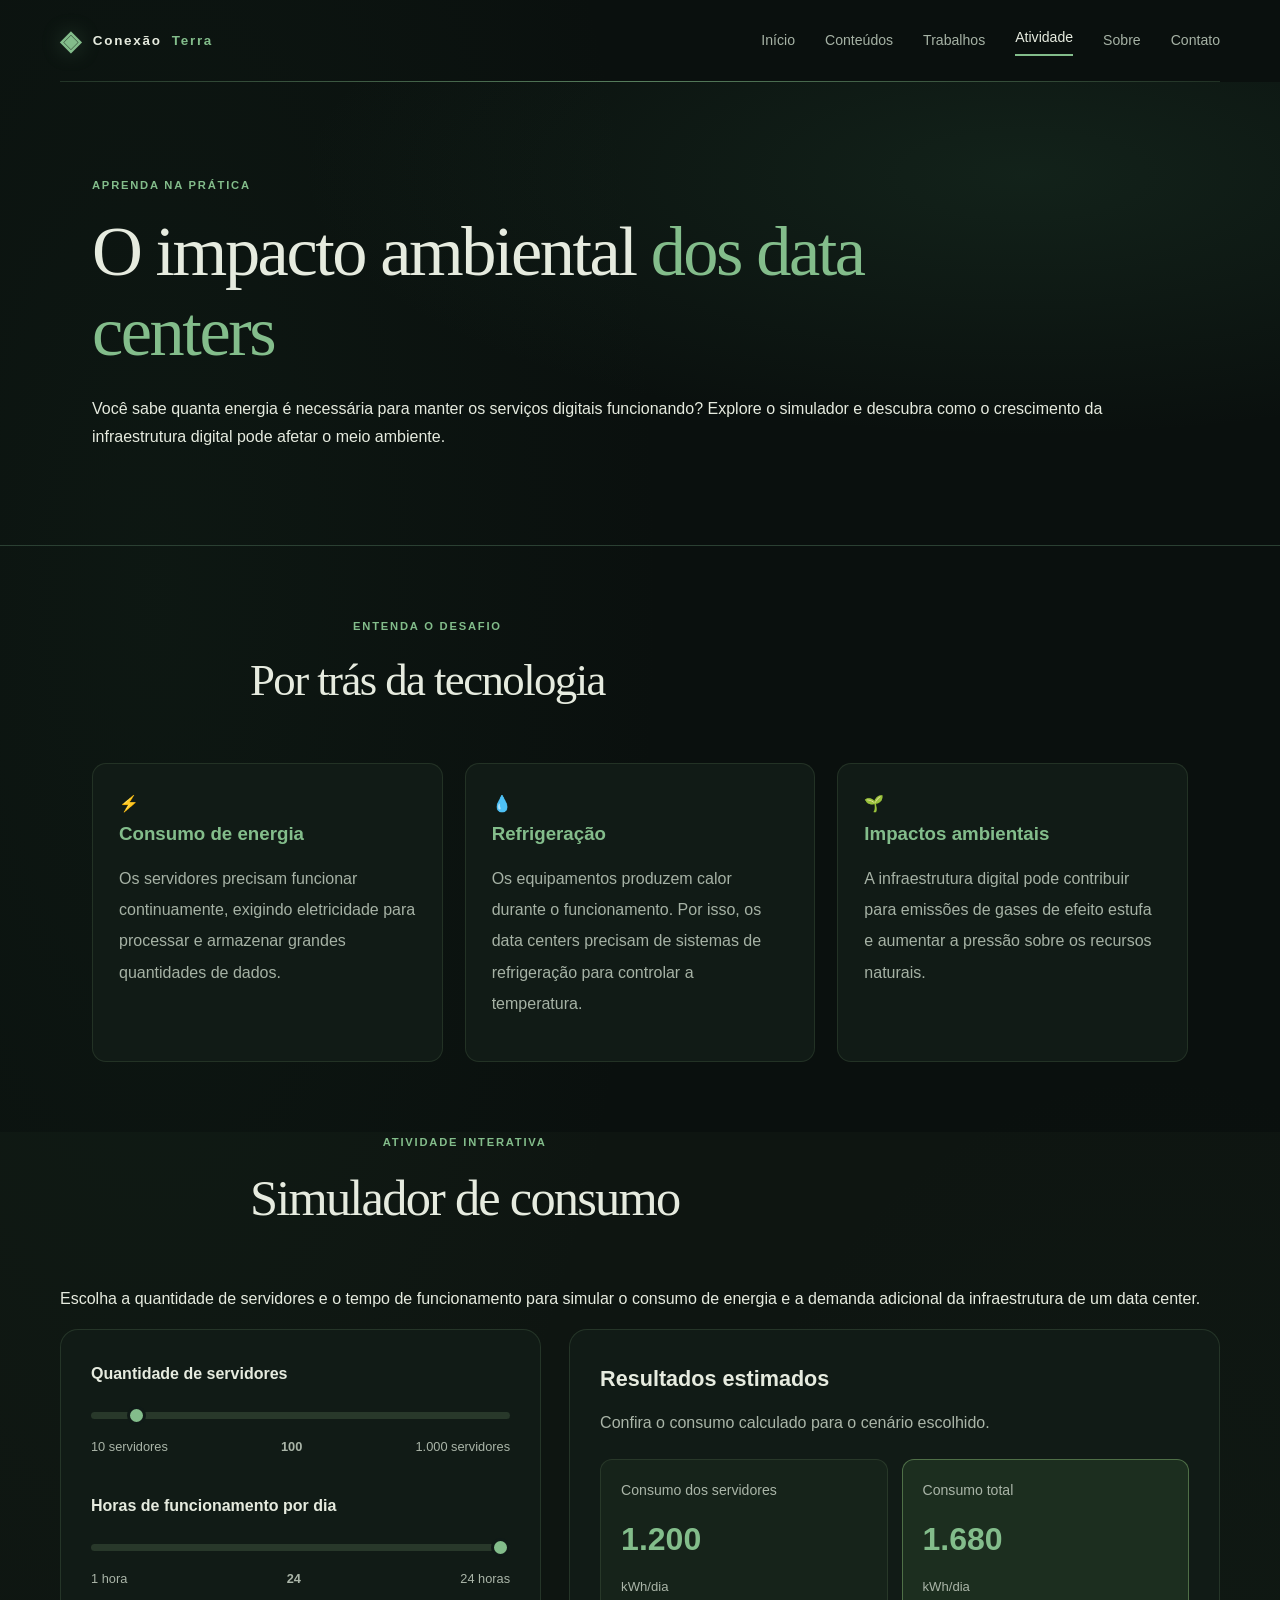
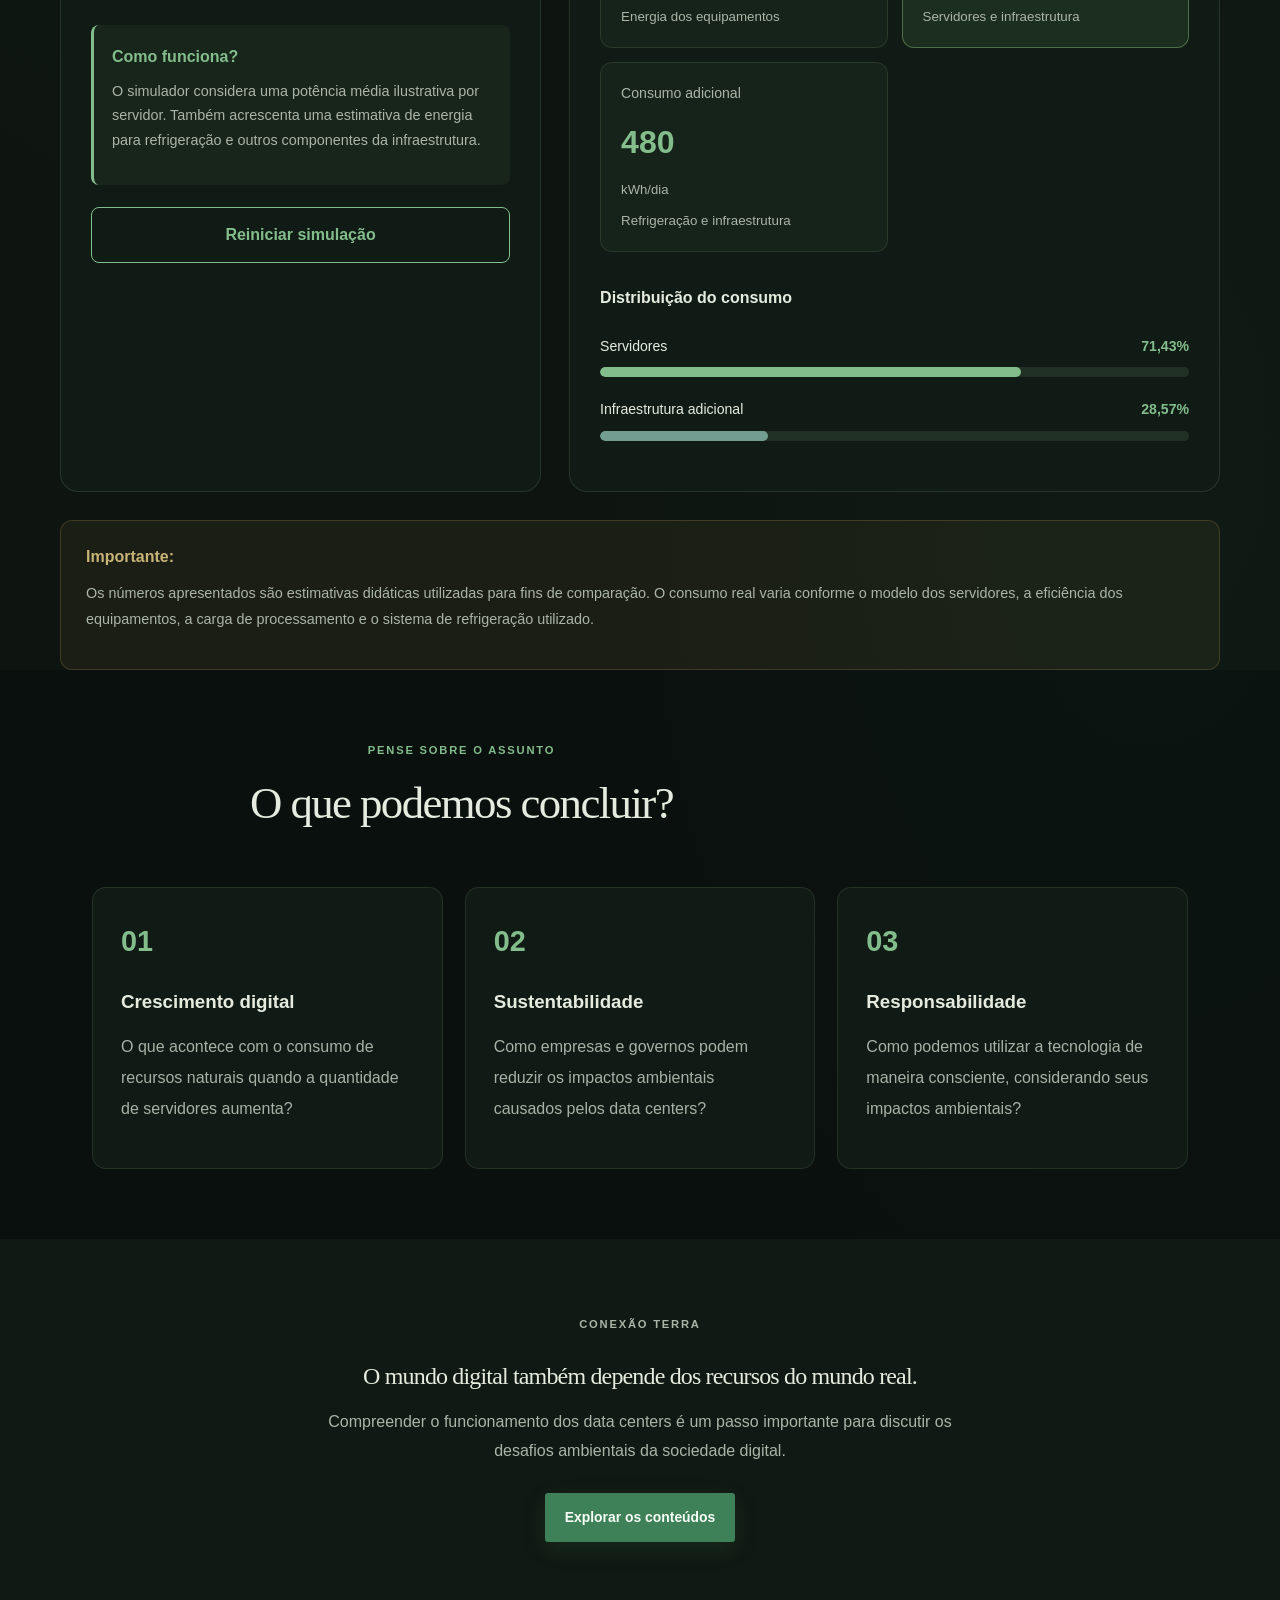
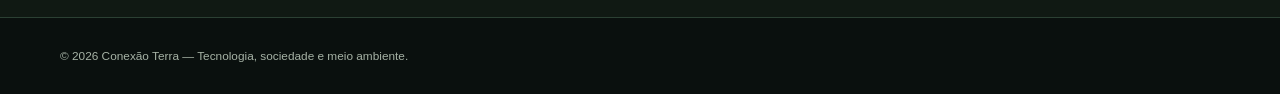
==== atividade.html @ 2dcc2568 "atividade.html" ====
<!DOCTYPE html>
<html lang="pt-BR">

<head>
    <meta charset="UTF-8">
    <meta name="viewport" content="width=device-width, initial-scale=1.0">

    <meta
        name="description"
        content="Atividade interativa sobre o consumo de energia dos data centers."
    >

    <title>Atividade Interativa | Conexão Terra</title>

    <link rel="stylesheet" href="css/style.css">

    <script src="js/atividade.js" defer></script>
    <script src="js/script.js" defer></script>
</head>

<body>

    <!-- CABEÇALHO -->
    <header class="site-header">

        <a href="index.html" class="logo">
            <span class="logo-mark">◈</span>
            Conexão <strong>Terra</strong>
        </a>

        <button
            class="menu-toggle"
            id="menu-toggle"
            aria-label="Abrir menu"
            aria-expanded="false"
        >
            ☰
        </button>

        <nav class="site-nav" id="nav">
            <a href="index.html">Início</a>
            <a href="conteudos.html">Conteúdos</a>
            <a href="trabalhos.html">Trabalhos</a>
            <a href="atividade.html" class="active">Atividade</a>
            <a href="sobre.html">Sobre</a>
            <a href="contato.html">Contato</a>
        </nav>

    </header>


    <main>

        <!-- APRESENTAÇÃO -->
        <section class="page-hero">

            <div class="section-wrap">

                <p class="eyebrow">APRENDA NA PRÁTICA</p>

                <h1>
                    O impacto ambiental
                    <span>dos data centers</span>
                </h1>

                <p>
                    Você sabe quanta energia é necessária para manter
                    os serviços digitais funcionando? Explore o simulador
                    e descubra como o crescimento da infraestrutura digital
                    pode afetar o meio ambiente.
                </p>

            </div>

        </section>


        <!-- INTRODUÇÃO -->
        <section class="content-section">

            <div class="section-wrap">

                <div class="section-heading">
                    <div>
                        <p class="eyebrow">ENTENDA O DESAFIO</p>
                        <h2>Por trás da tecnologia</h2>
                    </div>
                </div>


                <div class="info-grid">

                    <article class="info-card">

                        <span class="info-icon">⚡</span>

                        <h3>Consumo de energia</h3>

                        <p>
                            Os servidores precisam funcionar continuamente,
                            exigindo eletricidade para processar e armazenar
                            grandes quantidades de dados.
                        </p>

                    </article>


                    <article class="info-card">

                        <span class="info-icon">💧</span>

                        <h3>Refrigeração</h3>

                        <p>
                            Os equipamentos produzem calor durante o funcionamento.
                            Por isso, os data centers precisam de sistemas de
                            refrigeração para controlar a temperatura.
                        </p>

                    </article>


                    <article class="info-card">

                        <span class="info-icon">🌱</span>

                        <h3>Impactos ambientais</h3>

                        <p>
                            A infraestrutura digital pode contribuir para
                            emissões de gases de efeito estufa e aumentar
                            a pressão sobre os recursos naturais.
                        </p>

                    </article>

                </div>

            </div>

        </section>


        <!-- SIMULADOR -->
        <section class="simulator-section">

            <div class="section-wrap">

                <div class="section-heading">
                    <div>
                        <p class="eyebrow">ATIVIDADE INTERATIVA</p>
                        <h2>Simulador de consumo</h2>
                    </div>
                </div>


                <p class="simulator-intro">
                    Escolha a quantidade de servidores e o tempo de funcionamento
                    para simular o consumo de energia e a demanda adicional
                    da infraestrutura de um data center.
                </p>


                <div class="simulator-container">


                    <!-- CONTROLES -->
                    <div class="simulator-controls">

                        <div class="control-group">

                            <label for="servers">
                                Quantidade de servidores
                            </label>

                            <input
                                type="range"
                                id="servers"
                                min="10"
                                max="1000"
                                step="10"
                                value="100"
                            >

                            <div class="range-labels">

                                <span>10 servidores</span>

                                <strong id="servers-value">
                                    100
                                </strong>

                                <span>1.000 servidores</span>

                            </div>

                        </div>


                        <div class="control-group">

                            <label for="hours">
                                Horas de funcionamento por dia
                            </label>

                            <input
                                type="range"
                                id="hours"
                                min="1"
                                max="24"
                                step="1"
                                value="24"
                            >

                            <div class="range-labels">

                                <span>1 hora</span>

                                <strong id="hours-value">
                                    24
                                </strong>

                                <span>24 horas</span>

                            </div>

                        </div>


                        <div class="simulator-note">

                            <strong>Como funciona?</strong>

                            <p>
                                O simulador considera uma potência média
                                ilustrativa por servidor. Também acrescenta
                                uma estimativa de energia para refrigeração
                                e outros componentes da infraestrutura.
                            </p>

                        </div>


                        <button
                            type="button"
                            class="button button-outline reset-button"
                            id="reset-simulator"
                        >
                            Reiniciar simulação
                        </button>

                    </div>


                    <!-- RESULTADOS -->
                    <div class="simulator-results">

                        <h3>Resultados estimados</h3>

                        <p class="results-description">
                            Confira o consumo calculado para o cenário escolhido.
                        </p>


                        <div class="results-grid">


                            <!-- CONSUMO DOS SERVIDORES -->
                            <article class="result-card">

                                <span class="result-label">
                                    Consumo dos servidores
                                </span>

                                <strong id="server-consumption">
                                    1.200
                                </strong>

                                <span class="result-unit">
                                    kWh/dia
                                </span>

                                <small>
                                    Energia dos equipamentos
                                </small>

                            </article>


                            <!-- CONSUMO TOTAL -->
                            <article class="result-card highlight">

                                <span class="result-label">
                                    Consumo total
                                </span>

                                <strong id="total-consumption">
                                    1.680
                                </strong>

                                <span class="result-unit">
                                    kWh/dia
                                </span>

                                <small>
                                    Servidores e infraestrutura
                                </small>

                            </article>


                            <!-- INFRAESTRUTURA -->
                            <article class="result-card">

                                <span class="result-label">
                                    Consumo adicional
                                </span>

                                <strong id="cooling-consumption">
                                    480
                                </strong>

                                <span class="result-unit">
                                    kWh/dia
                                </span>

                                <small>
                                    Refrigeração e infraestrutura
                                </small>

                            </article>

                        </div>


                        <!-- COMPARAÇÃO -->
                        <div class="consumption-comparison">

                            <h4>Distribuição do consumo</h4>


                            <!-- SERVIDORES -->
                            <div class="comparison-item">

                                <div class="comparison-header">

                                    <span>Servidores</span>

                                    <strong id="server-percentage">
                                        71,43%
                                    </strong>

                                </div>

                                <div class="progress-bar">

                                    <div
                                        class="progress-fill"
                                        id="server-progress"
                                        style="width: 71.43%;"
                                    ></div>

                                </div>

                            </div>


                            <!-- INFRAESTRUTURA -->
                            <div class="comparison-item">

                                <div class="comparison-header">

                                    <span>Infraestrutura adicional</span>

                                    <strong id="cooling-percentage">
                                        28,57%
                                    </strong>

                                </div>

                                <div class="progress-bar">

                                    <div
                                        class="progress-fill secondary"
                                        id="cooling-progress"
                                        style="width: 28.57%;"
                                    ></div>

                                </div>

                            </div>

                        </div>

                    </div>

                </div>


                <!-- AVISO -->
                <div class="simulator-disclaimer">

                    <strong>Importante:</strong>

                    <p>
                        Os números apresentados são estimativas didáticas
                        utilizadas para fins de comparação. O consumo real
                        varia conforme o modelo dos servidores, a eficiência
                        dos equipamentos, a carga de processamento e o sistema
                        de refrigeração utilizado.
                    </p>

                </div>

            </div>

        </section>


        <!-- REFLEXÃO -->
        <section class="content-section reflection-section">

            <div class="section-wrap">

                <div class="section-heading">
                    <div>
                        <p class="eyebrow">PENSE SOBRE O ASSUNTO</p>
                        <h2>O que podemos concluir?</h2>
                    </div>
                </div>


                <div class="reflection-grid">

                    <article class="reflection-card">

                        <span class="reflection-number">01</span>

                        <h3>Crescimento digital</h3>

                        <p>
                            O que acontece com o consumo de recursos naturais
                            quando a quantidade de servidores aumenta?
                        </p>

                    </article>


                    <article class="reflection-card">

                        <span class="reflection-number">02</span>

                        <h3>Sustentabilidade</h3>

                        <p>
                            Como empresas e governos podem reduzir os impactos
                            ambientais causados pelos data centers?
                        </p>

                    </article>


                    <article class="reflection-card">

                        <span class="reflection-number">03</span>

                        <h3>Responsabilidade</h3>

                        <p>
                            Como podemos utilizar a tecnologia de maneira
                            consciente, considerando seus impactos ambientais?
                        </p>

                    </article>

                </div>

            </div>

        </section>


        <!-- ENCERRAMENTO -->
        <section class="closing-section">

            <div class="section-wrap">

                <p class="eyebrow">CONEXÃO TERRA</p>

                <h2>
                    O mundo digital também depende dos recursos do mundo real.
                </h2>

                <p>
                    Compreender o funcionamento dos data centers é um passo
                    importante para discutir os desafios ambientais da
                    sociedade digital.
                </p>

                <a
                    href="conteudos.html"
                    class="button button-primary"
                >
                    Explorar os conteúdos
                </a>

            </div>

        </section>

    </main>


    <!-- RODAPÉ -->
    <footer class="site-footer">

        <p>
            © 2026 Conexão Terra — Tecnologia, sociedade e meio ambiente.
        </p>

    </footer>

</body>
</html>
---- css/style.css ----
@charset "UTF-8";

:root {
  --bg: #0a100e;
  --surface: #111b16;
  --surface-2: #18261e;
  --text: #e6ebdf;
  --muted: #a6b2a5;
  --primary: #83bd8b;
  --primary-strong: #3e8058;
  --line: #2b4033;
  --width: 1160px;
  --sans: Inter, "Segoe UI", Arial, sans-serif;
  --serif: Georgia, "Times New Roman", serif;
}
* { box-sizing: border-box; }
html { scroll-behavior: smooth; scroll-padding-top: 90px; }
body { margin: 0; color: var(--text); background: var(--bg); font-family: var(--sans); line-height: 1.75; }
a { color: inherit; text-decoration: none; }
button { font: inherit; }
::selection { background: var(--primary-strong); color: #fff; }
.site-header { width: min(var(--width), calc(100% - 64px)); min-height: 82px; margin: 0 auto; display: flex; align-items: center; justify-content: space-between; gap: 28px; border-bottom: 1px solid rgba(131,189,139,.19); }
.logo { display: inline-flex; align-items: center; gap: 10px; font-size: .84rem; letter-spacing: .13em; font-weight: 600; white-space: nowrap; }
.logo strong { color: var(--primary); }
.logo-mark { color: var(--primary); font-size: 1.7rem; line-height: 1; }
.site-nav { display: flex; align-items: center; gap: 30px; }
.site-nav a { color: var(--muted); font-size: .88rem; transition: color .2s ease; }
.site-nav a:hover, .site-nav a.active { color: var(--text); }
.site-nav a.active::after { content: ""; display: block; height: 2px; background: var(--primary); margin-top: 5px; }
.menu-toggle { display: none; border: 1px solid var(--line); background: var(--surface); color: var(--text); border-radius: 8px; padding: 7px 11px; cursor: pointer; }
.hero { min-height: 590px; position: relative; display: flex; align-items: center; overflow: hidden; background: linear-gradient(90deg,rgba(6,13,10,.97) 0%,rgba(6,13,10,.88) 42%,rgba(6,13,10,.3) 100%),linear-gradient(0deg,rgba(6,13,10,.6),transparent),url("../imagens/data-center-aereo.jpeg") center/cover,#14241a; border-bottom: 1px solid var(--line); }
.hero-content { width: min(var(--width),calc(100% - 64px)); margin: 0 auto; padding: 88px 0 104px; position: relative; z-index: 1; }
.eyebrow { color: var(--primary); font-size: .7rem; font-weight: 750; letter-spacing: .16em; line-height: 1.55; margin: 0 0 18px; }
.eyebrow span { display: inline-block; width: 7px; height: 7px; margin-right: 8px; border-radius: 50%; background: var(--primary); box-shadow: 0 0 12px rgba(131,189,139,.6); }
h1,h2,h3,p { margin-top: 0; }
h1,h2 { font-family: var(--serif); font-weight: 400; letter-spacing: -.035em; line-height: 1.13; }
h1 { max-width: 830px; margin-bottom: 24px; font-size: clamp(3rem,6.4vw,5.55rem); }
h1 em,h2 em { color: var(--primary); font-weight: 400; }
.hero-description { max-width: 625px; color: #c1ccbf; font-size: 1.04rem; line-height: 1.9; }
.hero-actions { display: flex; align-items: center; flex-wrap: wrap; gap: 14px; margin-top: 32px; }
.button { display: inline-flex; align-items: center; justify-content: center; gap: 16px; min-height: 48px; padding: 11px 19px; border: 1px solid transparent; border-radius: 3px; font-size: .87rem; font-weight: 650; transition: transform .2s ease,background .2s ease,border-color .2s ease; }
.button:hover { transform: translateY(-2px); }
.button-primary { color: #f8fff7; background: var(--primary-strong); }
.button-primary:hover { background: #4d9568; }
.button-quiet { color: var(--text); border-color: rgba(230,235,223,.3); background: rgba(10,16,14,.25); }
.button-outline { color: var(--text); border-color: var(--primary); }
.button-outline:hover { background: rgba(131,189,139,.1); }
.hero-caption { position: absolute; right: max(32px,calc((100vw - var(--width))/2)); bottom: 42px; display: flex; align-items: center; gap: 12px; color: #d8e3d2; font-size: .65rem; letter-spacing: .14em; line-height: 1.8; }
.caption-rule { width: 32px; height: 1px; background: var(--primary); }
.section-wrap { width: min(var(--width),calc(100% - 64px)); margin-left: auto; margin-right: auto; }
.intro { display: grid; grid-template-columns: 1fr 1fr; gap: 70px; align-items: center; padding-top: 100px; padding-bottom: 95px; }
.intro h2,.section-heading h2,.callout h2 { margin-bottom: 0; font-size: clamp(2.1rem,4vw,3.15rem); }
.intro-copy p { color: var(--muted); margin-bottom: 14px; line-height: 1.95; }
.intro-copy p:last-child { margin-bottom: 0; }
.section-heading { display: flex; align-items: end; justify-content: space-between; gap: 25px; margin-bottom: 30px; }
.heading-note { max-width: 320px; margin-bottom: 3px; color: var(--muted); font-size: .88rem; }
.contrast-grid { display: grid; grid-template-columns: 1fr 1fr; gap: 16px; margin-bottom: 100px; }
.contrast-card { padding: 29px 30px; border: 1px solid var(--line); background: var(--surface); }
.contrast-card.positive { background: linear-gradient(135deg,rgba(62,128,88,.15),transparent 75%),var(--surface); }
.contrast-card.negative { background: linear-gradient(135deg,rgba(156,126,70,.1),transparent 75%),var(--surface); }
.contrast-top { display: flex; justify-content: space-between; align-items: center; margin-bottom: 22px; }
.contrast-symbol { display: grid; place-items: center; width: 34px; height: 34px; color: var(--primary); border: 1px solid var(--line); border-radius: 50%; font-size: 1.3rem; }
.tag { color: var(--muted); font-size: .63rem; letter-spacing: .15em; }
.contrast-card h3 { font: 400 1.7rem/1.25 var(--serif); margin-bottom: 18px; }
.contrast-card ul,.case-study ul { margin: 0; padding-left: 20px; color: var(--muted); }
.contrast-card li,.case-study li { padding: 4px 0 4px 3px; }
li::marker { color: var(--primary); }
.featured { display: grid; grid-template-columns: 1fr 1fr; gap: 58px; align-items: center; padding-top: 12px; padding-bottom: 100px; }
.featured-image { min-height: 390px; border: 1px solid var(--line); background: linear-gradient(0deg,rgba(7,14,10,.25),rgba(7,14,10,.05)),url("../imagens/data-center.jpeg") center/cover,#17271d; }
.featured-copy h2 { margin-bottom: 22px; font-size: clamp(2.4rem,4.2vw,3.5rem); }
.featured-copy p:not(.eyebrow) { color: var(--muted); line-height: 1.95; }
.text-link { display: inline-block; margin-top: 10px; color: var(--primary); font-size: .88rem; }
.text-link:hover { color: var(--text); }
.topics { padding-bottom: 100px; }
.topic-grid { display: grid; grid-template-columns: repeat(3,1fr); gap: 16px; }
.topic-card { position: relative; display: flex; min-height: 280px; flex-direction: column; padding: 25px; background: linear-gradient(145deg,rgba(24,38,30,.96),rgba(15,24,19,.96)); border: 1px solid var(--line); transition: border-color .2s ease,transform .2s ease; }
.topic-card:hover { transform: translateY(-4px); border-color: var(--primary); }
.topic-number { color: var(--muted); font-size: .65rem; letter-spacing: .12em; }
.topic-icon { margin: 27px 0 13px; color: var(--primary); font-size: 2rem; }
.topic-card h3 { margin-bottom: 8px; font: 400 1.48rem/1.25 var(--serif); }
.topic-card p { max-width: 290px; margin-bottom: 16px; color: var(--muted); font-size: .88rem; }
.card-arrow { position: absolute; right: 23px; bottom: 21px; color: var(--primary); }
.callout { display: flex; align-items: center; justify-content: space-between; gap: 30px; margin-bottom: 100px; padding: 42px 46px; border: 1px solid var(--line); background: radial-gradient(ellipse at 10% 0%,rgba(62,128,88,.17),transparent 65%),var(--surface); }
.callout h2 { font-size: clamp(1.8rem,3.3vw,2.6rem); }
.callout p:not(.eyebrow) { margin: 12px 0 0; color: var(--muted); }
.callout .eyebrow { margin-bottom: 12px; }
.site-footer { display: flex; align-items: center; justify-content: space-between; flex-wrap: wrap; gap: 18px 30px; padding: 28px max(32px,calc((100vw - var(--width))/2)); border-top: 1px solid var(--line); color: var(--muted); font-size: .74rem; }
.site-footer p { margin: 0; }
.footer-logo { color: var(--text); font-size: .72rem; }
.footer-logo .logo-mark { font-size: 1.35rem; }
.footer-end { color: var(--primary); font-size: .62rem; letter-spacing: .12em; }
.page-hero { padding: 95px max(32px,calc((100vw - var(--width))/2)) 78px; background: radial-gradient(ellipse at 80% 20%,rgba(62,128,88,.16),transparent 50%); border-bottom: 1px solid var(--line); }
.page-hero h1 { font-size: clamp(2.8rem,5.5vw,4.8rem); }
.page-hero>p:last-child { max-width: 700px; margin-bottom: 0; color: var(--muted); font-size: 1.02rem; }
.content-section { width: min(var(--width),calc(100% - 64px)); margin: 0 auto; padding-top: 70px; padding-bottom: 70px; }
.content-section.narrow { max-width: 850px; }
.content-section h2 { margin-bottom: 20px; font-size: clamp(2rem,3.5vw,2.8rem); }
.content-section p:not(.eyebrow):not(.small-note) { color: var(--muted); line-height: 1.95; }
.info-list { margin-top: 28px; border-top: 1px solid var(--line); }
.info-list div { display: flex; justify-content: space-between; gap: 20px; padding: 16px 0; border-bottom: 1px solid var(--line); }
.info-list span { color: var(--muted); }
.info-list strong { text-align: right; font-weight: 550; }
.small-note { color: var(--muted); font-size: .82rem; }
.method-grid { display: grid; grid-template-columns: repeat(3,1fr); gap: 14px; margin-top: 28px; }
.method-grid article,.future-grid article { padding: 22px; border: 1px solid var(--line); background: var(--surface); }
.method-grid article>span,.future-number { color: var(--primary); font-size: .72rem; letter-spacing: .1em; }
.method-grid h3,.future-grid h3 { margin: 13px 0 8px; font: 400 1.4rem var(--serif); }
.method-grid p,.future-grid p { margin-bottom: 0; color: var(--muted); font-size: .88rem; }
.topic-detail { display: grid; grid-template-columns: 90px 1fr; gap: 28px; border-bottom: 1px solid var(--line); }
.detail-number { color: var(--primary); font: 400 3.4rem var(--serif); }
.topic-detail h2 { max-width: 760px; }
.topic-detail ul { padding-left: 20px; color: var(--muted); }
.question-box { margin-top: 24px; padding: 20px 23px; border-left: 2px solid var(--primary-strong); background: var(--surface); }
.question-box>strong { color: var(--text); font-size: .9rem; }
.question-box ul { margin-bottom: 0; }
.case-study { max-width: 1000px; }
.case-label { display: flex; justify-content: space-between; padding-bottom: 12px; margin-bottom: 32px; border-bottom: 1px solid var(--line); color: var(--primary); font-size: .67rem; letter-spacing: .15em; }
.case-study h2 { font-size: clamp(2.1rem,4vw,3.1rem); }
.case-columns { display: grid; grid-template-columns: 1fr 1fr; gap: 18px; margin: 30px 0; }
.case-columns>div { padding: 23px; border: 1px solid var(--line); background: var(--surface); }
.case-columns h3 { font: 400 1.35rem var(--serif); }
.notice { padding: 19px 22px; border: 1px solid #5b5235; background: rgba(125,101,47,.1); color: #c7c5b5; font-size: .9rem; }
.notice strong { color: var(--text); }
.future-grid { display: grid; grid-template-columns: repeat(3,1fr); gap: 15px; margin-top: 25px; }
.status { display: inline-block; margin-top: 18px; color: var(--primary); font-size: .68rem; letter-spacing: .06em; }
@media(max-width:760px) {
  .site-header { width: calc(100% - 36px); min-height: 72px; flex-wrap: wrap; gap: 0; }
  .logo { font-size: .7rem; }
  .menu-toggle { display: block; }
  .site-nav { display: none; width: 100%; flex-direction: column; align-items: stretch; gap: 0; padding: 6px 0 16px; }
  .site-nav.open { display: flex; }
  .site-nav a { padding: 10px 0; }
  .site-nav a.active::after { display: none; }
  .hero { min-height: 610px; background-position: center,center,60% center; }
  .hero-content,.section-wrap { width: calc(100% - 36px); }
  .hero-content { padding: 70px 0 120px; }
  h1 { font-size: clamp(2.7rem,11.5vw,4.4rem); }
  .hero-description { font-size: .96rem; }
  .hero-caption { right: 18px; bottom: 23px; }
  .intro { grid-template-columns: 1fr; gap: 22px; padding-top: 70px; padding-bottom: 70px; }
  .section-heading { align-items: flex-start; flex-direction: column; }
  .contrast-grid,.featured,.case-columns { grid-template-columns: 1fr; }
  .contrast-grid { margin-bottom: 70px; }
  .featured { gap: 28px; padding-bottom: 70px; }
  .featured-image { min-height: 280px; }
  .topic-grid,.method-grid,.future-grid { grid-template-columns: 1fr; }
  .topic-card { min-height: 235px; }
  .callout { align-items: flex-start; flex-direction: column; margin-bottom: 70px; padding: 28px 23px; }
  .site-footer { align-items: flex-start; flex-direction: column; padding: 25px 18px; }
  .page-hero { padding: 68px 18px 54px; }
  .content-section { width: calc(100% - 36px); padding-top: 48px; padding-bottom: 48px; }
  .topic-detail { grid-template-columns: 1fr; gap: 8px; }
  .detail-number { font-size: 2.25rem; }
  .info-list div { flex-direction: column; gap: 4px; }
  .info-list strong { text-align: left; }
}
@media(prefers-reduced-motion:reduce) {
  html { scroll-behavior: auto; }
  *,*::before,*::after { transition-duration: .01ms !important; animation-duration: .01ms !important; }
}


/* IMAGENS REAIS DO PROJETO */
.featured-image {
  background-image: linear-gradient(0deg,rgba(7,14,10,.25),rgba(7,14,10,.05)),url("../imagens/data-center.jpeg");
  background-position: center;
  background-size: cover;
}
.topic-image {
  margin: 28px 0;
  overflow: hidden;
  border: 1px solid var(--line);
  background: var(--surface);
}
.topic-image img {
  display: block;
  width: 100%;
  max-height: 340px;
  object-fit: cover;
}
.topic-image figcaption {
  padding: 9px 12px;
  color: var(--muted);
  font-size: .76rem;
  line-height: 1.5;
}
.case-image {
  display: block;
  width: 100%;
  max-height: 420px;
  object-fit: cover;
  margin: 28px 0;
  border: 1px solid var(--line);
}
.about-image {
  display: block;
  width: 100%;
  max-height: 360px;
  object-fit: cover;
  margin: 25px 0;
  border: 1px solid var(--line);
}
@media (max-width: 700px) {
  .topic-image img { max-height: 250px; }
  .case-image, .about-image { max-height: 270px; }
}

.future-card-image {
  display: block;
  width: 100%;
  height: 150px;
  object-fit: cover;
  margin-bottom: 18px;
  border: 1px solid var(--line);
}


/* =========================================================
   CAMADA CRIATIVA — movimento, profundidade e microinterações
   ========================================================= */
:root { --lime: #c0e6a6; --glow: rgba(131,189,139,.28); }
body { background-image: radial-gradient(ellipse at 12% 18%, rgba(43,88,57,.10), transparent 32%), radial-gradient(ellipse at 90% 62%, rgba(32,75,49,.09), transparent 34%); }
.site-header { position: relative; z-index: 20; }
.site-header::before { content:""; position:absolute; left:0; right:0; bottom:-1px; height:1px; background:linear-gradient(90deg,transparent,var(--primary),transparent); opacity:.55; }
.logo-mark { text-shadow:0 0 22px var(--glow); transition:transform .35s ease; }
.logo:hover .logo-mark { transform:rotate(45deg) scale(1.08); }
.site-nav a { position:relative; }
.site-nav a:not(.active)::after { content:""; position:absolute; left:0; bottom:-7px; height:1px; width:0; background:var(--primary); transition:width .25s ease; }
.site-nav a:hover::after { width:100%; }
.hero { isolation:isolate; background-position:center; }
.hero::before { content:""; position:absolute; inset:0; z-index:0; pointer-events:none; background:linear-gradient(115deg,transparent 15%,rgba(131,189,139,.08) 48%,transparent 75%); background-size:220% 100%; animation:hero-sheen 12s ease-in-out infinite; }
.hero::after { content:""; position:absolute; inset:0; z-index:0; pointer-events:none; opacity:.14; background-image:linear-gradient(rgba(184,226,177,.16) 1px,transparent 1px),linear-gradient(90deg,rgba(184,226,177,.16) 1px,transparent 1px); background-size:52px 52px; mask-image:linear-gradient(90deg,transparent,#000 55%,transparent); }
.hero-content { z-index:2; }
.hero h1 { text-shadow:0 4px 34px rgba(0,0,0,.24); animation:hero-enter .8s both; }
.hero-description { animation:hero-enter .8s .12s both; }
.hero-actions { animation:hero-enter .8s .2s both; }
.hero-orbit { position:absolute; z-index:1; pointer-events:none; border:1px solid rgba(173,222,164,.25); border-radius:50%; width:440px; height:440px; right:-120px; top:50%; transform:translateY(-50%) rotate(-26deg); }
.orbit-one::before,.orbit-two::before { content:""; position:absolute; width:7px; height:7px; border-radius:50%; background:var(--lime); box-shadow:0 0 18px var(--primary); top:17%; left:25%; }
.orbit-two { width:560px; height:270px; right:-160px; transform:translateY(-50%) rotate(34deg); border-color:rgba(173,222,164,.16); }
.orbit-two::before { top:auto; left:auto; bottom:18%; right:23%; }
.scroll-cue { position:absolute; z-index:3; left:max(32px,calc((100vw - var(--width))/2)); bottom:28px; display:flex; align-items:center; gap:11px; color:#d6e3d0; font-size:.59rem; letter-spacing:.16em; }
.scroll-cue span { display:block; width:22px; height:34px; border:1px solid rgba(220,241,213,.65); border-radius:12px; position:relative; }
.scroll-cue span::after { content:""; position:absolute; top:6px; left:9px; width:2px; height:6px; border-radius:2px; background:var(--lime); animation:scroll-dot 1.7s ease-in-out infinite; }
.intro { position:relative; }
.intro::before { content:"01"; position:absolute; right:0; top:28px; color:rgba(131,189,139,.09); font:italic clamp(5rem,13vw,11rem)/1 Georgia,serif; pointer-events:none; }
.intro h2 em,.field-note-heading h2 em { text-decoration:underline; text-decoration-color:rgba(131,189,139,.35); text-decoration-thickness:2px; text-underline-offset:8px; }
.contrast-card { position:relative; overflow:hidden; transition:transform .3s ease,border-color .3s ease,box-shadow .3s ease; }
.contrast-card::after { content:""; position:absolute; width:180px; height:180px; right:-100px; bottom:-100px; border:1px solid rgba(131,189,139,.2); border-radius:50%; box-shadow:0 0 0 20px rgba(131,189,139,.025),0 0 0 40px rgba(131,189,139,.02); transition:transform .4s ease; }
.contrast-card:hover { transform:translateY(-5px); border-color:rgba(131,189,139,.65); box-shadow:0 16px 40px rgba(0,0,0,.14); }
.contrast-card:hover::after { transform:scale(1.18); }
.contrast-card.negative .contrast-symbol { color:#d7c28c; }
.featured-image { position:relative; overflow:hidden; transition:border-color .3s ease; }
.featured-image::after { content:"INFRAESTRUTURA • TERRITÓRIO • RECURSOS"; position:absolute; left:16px; bottom:16px; padding:8px 10px; border:1px solid rgba(230,235,223,.25); background:rgba(6,13,10,.76); color:#e6ebdf; font-size:.58rem; letter-spacing:.13em; backdrop-filter:blur(8px); }
.featured-image:hover { border-color:var(--primary); }
.featured-image { background-position:center; }
.topic-card-image { min-height:370px; isolation:isolate; overflow:hidden; background:#15231a; }
.topic-card-image > img { position:absolute; inset:0; z-index:-2; width:100%; height:100%; object-fit:cover; transition:transform .65s cubic-bezier(.2,.7,.2,1),filter .5s ease; filter:saturate(.72) brightness(.72); }
.topic-shade { position:absolute; inset:0; z-index:-1; background:linear-gradient(180deg,rgba(5,12,8,.1) 0%,rgba(5,12,8,.5) 42%,rgba(5,12,8,.97) 100%); }
.topic-card-image .topic-number { color:#d8e8d2; }
.topic-card-image .topic-icon { text-shadow:0 0 18px var(--glow); }
.topic-card-image h3 { max-width:290px; font-size:1.7rem; }
.topic-card-image p { color:#c3d0c0; }
.topic-card-image .card-arrow { display:grid; place-items:center; width:34px; height:34px; border:1px solid rgba(220,241,213,.45); border-radius:50%; transition:transform .25s ease,background .25s ease; }
.topic-card-image:hover > img { transform:scale(1.07); filter:saturate(.95) brightness(.82); }
.topic-card-image:hover .card-arrow { transform:rotate(45deg); background:rgba(131,189,139,.2); }
.field-notes { display:grid; grid-template-columns:1.2fr repeat(3,1fr); gap:14px; align-items:stretch; padding:8px 0 100px; }
.field-note-heading { padding:15px 18px 15px 0; }
.field-note-heading h2 { font-size:clamp(1.7rem,2.6vw,2.35rem); }
.field-note { position:relative; min-height:210px; padding:20px; display:flex; flex-direction:column; border:1px solid var(--line); background:linear-gradient(145deg,rgba(131,189,139,.07),transparent 60%),var(--surface); transition:transform .25s ease,border-color .25s ease; }
.field-note:hover { transform:translateY(-4px); border-color:var(--primary); }
.field-note-index { color:var(--primary); font-size:.62rem; letter-spacing:.12em; }
.field-note-symbol { margin:20px 0 13px; color:var(--lime); font:2.2rem Georgia,serif; }
.field-note p { margin:0; color:var(--muted); font-size:.84rem; line-height:1.7; }
.callout { position:relative; overflow:hidden; }
.callout::after { content:"◈"; position:absolute; right:30%; top:-90px; color:rgba(131,189,139,.045); font-size:18rem; pointer-events:none; transform:rotate(-15deg); }
.callout > * { position:relative; z-index:1; }
.button-primary { box-shadow:0 7px 22px rgba(62,128,88,.18); }
.button-primary:hover { box-shadow:0 10px 28px rgba(62,128,88,.3); }
.back-to-top { position:fixed; z-index:15; right:22px; bottom:22px; display:grid; place-items:center; width:42px; height:42px; border:1px solid rgba(131,189,139,.55); border-radius:50%; color:var(--lime); background:rgba(10,16,14,.86); backdrop-filter:blur(8px); font-size:1.25rem; transition:transform .2s ease,background .2s ease; }
.back-to-top:hover { transform:translateY(-4px); background:#203b2b; }
.content-section,.topic-image,.case-image,.about-image { transition:border-color .25s ease; }
.topic-image img,.case-image,.about-image,.future-card-image { transition:transform .5s ease,filter .4s ease; }
.topic-image:hover img,.future-grid article:hover .future-card-image { filter:saturate(1.08); }
.method-grid article,.future-grid article { transition:transform .25s ease,border-color .25s ease; }
.method-grid article:hover,.future-grid article:hover { transform:translateY(-4px); border-color:var(--primary); }
.question-box { transition:background .25s ease; }
.question-box:hover { background:#17251c; }
.reveal-ready { opacity:0; transform:translateY(18px); transition:opacity .65s ease,transform .65s cubic-bezier(.2,.7,.2,1); }
.reveal-ready.is-visible { opacity:1; transform:translateY(0); }
.reading-progress { position:fixed; z-index:50; top:0; left:0; height:2px; width:0; background:var(--lime); box-shadow:0 0 12px var(--primary); }
:focus-visible { outline:2px solid var(--lime); outline-offset:4px; }
@keyframes hero-sheen { 0%,100% { background-position:100% 0; } 50% { background-position:0 0; } }
@keyframes hero-enter { from { opacity:0; transform:translateY(14px); } to { opacity:1; transform:translateY(0); } }
@keyframes scroll-dot { 0%,100% { transform:translateY(0); opacity:1; } 70% { transform:translateY(9px); opacity:.25; } }
@media(max-width:1000px) {
  .field-notes { grid-template-columns:repeat(3,1fr); }
  .field-note-heading { grid-column:1/-1; }
  .hero-orbit { right:-220px; }
}
@media(max-width:760px) {
  .hero { min-height:660px; }
  .hero-content { padding-bottom:130px; }
  .hero-orbit { width:330px; height:330px; right:-210px; top:40%; }
  .orbit-two { width:400px; height:210px; right:-240px; }
  .scroll-cue { left:18px; bottom:24px; }
  .hero-caption { bottom:27px; max-width:190px; font-size:.55rem; }
  .intro::before { top:8px; }
  .topic-card-image { min-height:310px; }
  .field-notes { grid-template-columns:1fr; padding-bottom:70px; }
  .field-note { min-height:165px; }
  .field-note-symbol { margin:13px 0 8px; }
  .back-to-top { right:14px; bottom:14px; width:38px; height:38px; }
}
@media(prefers-reduced-motion:reduce) {
  .hero::before,.hero h1,.hero-description,.hero-actions,.scroll-cue span::after { animation:none !important; }
  .reveal-ready { opacity:1; transform:none; transition:none; }
  .topic-card-image > img { transition:none; }
}

/* Referências de pesquisa */
.source-grid article { min-width: 0; }
.source-grid article p { line-height: 1.7; }
.source-citation { margin-top: 1rem; padding-top: .9rem; border-top: 1px solid var(--line); color: var(--muted); font-size: .88rem; overflow-wrap: anywhere; }
.source-citation a { color: var(--accent); text-decoration-thickness: 1px; text-underline-offset: 3px; }



/* =========================================
   PÁGINA DE CONTATO
   ========================================= */
.contact-hero > p:last-child {
  max-width: 690px;
}
.contact-layout {
  display: grid;
  grid-template-columns: minmax(0, .85fr) minmax(0, 1.15fr);
  align-items: start;
  gap: 28px;
  padding-top: 64px;
  padding-bottom: 76px;
}
.contact-notice {
  padding: 28px;
  position: sticky;
  top: 24px;
}
.contact-notice h2,
.contact-heading h2,
.contact-feedback h2 {
  font-size: clamp(1.8rem, 3vw, 2.5rem);
  line-height: 1.2;
  margin-bottom: 18px;
}
.contact-notice p:last-child { margin-bottom: 0; }
.contact-panel {
  min-width: 0;
  padding: clamp(22px, 4vw, 40px);
  border: 1px solid var(--line);
  background: linear-gradient(145deg, rgba(24,38,30,.72), rgba(17,27,22,.88));
}
.contact-heading { margin-bottom: 30px; }
.contact-heading > p:last-child { color: var(--muted); margin-bottom: 0; }
#contact-form {
  display: flex;
  flex-direction: column;
  align-items: stretch;
  gap: 22px;
  width: 100%;
  margin: 0;
}
#contact-form .form-group {
  display: flex;
  flex-direction: column;
  align-items: stretch;
  gap: 8px;
  width: 100%;
  min-width: 0;
}
#contact-form label {
  display: block;
  color: var(--text);
  font-size: .92rem;
  font-weight: 650;
}
#contact-form label span {
  color: var(--muted);
  font-size: .78rem;
  font-weight: 400;
}
#contact-form input,
#contact-form select,
#contact-form textarea {
  display: block;
  width: 100%;
  min-width: 0;
  max-width: 100%;
  padding: 14px 15px;
  border: 1px solid #405447;
  border-radius: 3px;
  background: #0c1410;
  color: var(--text);
  font: inherit;
  font-size: 1rem;
  line-height: 1.5;
}
#contact-form input,
#contact-form select { min-height: 52px; }
#contact-form textarea { min-height: 190px; resize: vertical; }
#contact-form input::placeholder,
#contact-form textarea::placeholder { color: #879589; }
#contact-form input:focus,
#contact-form select:focus,
#contact-form textarea:focus {
  outline: 2px solid var(--primary);
  outline-offset: 2px;
  border-color: var(--primary);
}
#contact-form small,
.form-disclaimer {
  color: var(--muted);
  font-size: .82rem;
  line-height: 1.7;
}
#contact-form .button { align-self: flex-start; }
.form-disclaimer { margin: -4px 0 0; }
.contact-feedback { margin-top: 26px; padding: 24px; }
.contact-feedback[hidden],
#contact-form[hidden] { display: none !important; }
.academic-section {
  padding: 76px 0 82px;
  border-top: 1px solid var(--line);
  background: linear-gradient(180deg, rgba(24,38,30,.32), transparent);
}
.academic-content { max-width: 850px; }
.academic-content h2 {
  max-width: 760px;
  margin-bottom: 26px;
  font-size: clamp(2.2rem, 4vw, 3.3rem);
}
.academic-content p:not(.eyebrow) {
  max-width: 790px;
  color: var(--muted);
  line-height: 1.95;
}
.academic-content strong { color: var(--text); }
.academic-disclaimer {
  margin-top: 28px;
  padding: 18px 20px;
  border-left: 2px solid var(--primary-strong);
  background: var(--surface);
  font-size: .9rem;
}
@media (max-width: 760px) {
  .contact-layout {
    grid-template-columns: minmax(0, 1fr);
    gap: 22px;
    padding-top: 38px;
    padding-bottom: 48px;
  }
  .contact-notice { position: static; padding: 22px; }
  .contact-panel { padding: 23px 18px; }
  #contact-form { gap: 18px; }
  #contact-form input,
  #contact-form select,
  #contact-form textarea { font-size: 16px; }
  #contact-form .button,
  #contact-reset { width: 100%; }
  .academic-section { padding: 54px 0; }
}

/* =========================================
   PAINEL AMBIENTAL — CONEXÃO TERRA
   Somente HTML e CSS
========================================= */

.painel-ambiental {
    --verde-painel: #78d6a0;
    --fundo-painel: #101d17;
    --borda-painel: rgba(120, 214, 160, 0.2);
    --texto-painel: #e5eee8;
    --texto-secundario-painel: #b2c3b7;

    margin: 45px 0;
    color: var(--texto-painel);
}

.painel-ambiental * {
    box-sizing: border-box;
}

.painel-introducao {
    margin-bottom: 28px;
}

.painel-etiqueta {
    display: inline-block;
    margin-bottom: 10px;
    color: var(--verde-painel);
    font-size: 0.78rem;
    font-weight: bold;
    letter-spacing: 2px;
}

.painel-introducao h2 {
    margin: 0 0 16px;
    color: var(--verde-painel);
    font-size: clamp(1.7rem, 4vw, 2.4rem);
    line-height: 1.25;
}

.painel-introducao p {
    color: var(--texto-secundario-painel);
    line-height: 1.8;
}

.painel-aviso {
    padding: 14px 16px;
    border-left: 3px solid var(--verde-painel);
    background: rgba(120, 214, 160, 0.06);
    border-radius: 0 8px 8px 0;
}

/* Indicadores */

.indicadores-ambientais {
    display: grid;
    grid-template-columns: repeat(3, minmax(0, 1fr));
    gap: 18px;
    margin: 28px 0;
}

.indicador-ambiental {
    min-width: 0;
    padding: 22px;
    background: var(--fundo-painel);
    border: 1px solid var(--borda-painel);
    border-radius: 12px;
}

.indicador-icone {
    display: block;
    margin-bottom: 10px;
    font-size: 1.7rem;
}

.indicador-ambiental h3 {
    margin: 0 0 12px;
    color: var(--texto-secundario-painel);
    font-size: 0.95rem;
    line-height: 1.5;
}

.indicador-ambiental strong {
    display: block;
    color: var(--verde-painel);
    font-size: clamp(1.2rem, 2.5vw, 1.7rem);
    line-height: 1.5;
    overflow-wrap: anywhere;
}

.indicador-ambiental p {
    margin: 7px 0 0;
    color: var(--texto-secundario-painel);
    font-size: 0.85rem;
    line-height: 1.6;
}

/* Cartões dos gráficos */

.grafico-ambiental {
    margin: 22px 0;
    padding: 24px;
    background: var(--fundo-painel);
    border: 1px solid var(--borda-painel);
    border-radius: 12px;
}

.grafico-ambiental h3 {
    margin: 0 0 8px;
    color: var(--verde-painel);
    font-size: 1.3rem;
}

.grafico-subtitulo {
    margin: 0 0 25px;
    color: var(--texto-secundario-painel);
    font-size: 0.9rem;
    line-height: 1.6;
}

/* Barras horizontais */

.barra-item {
    margin: 24px 0;
}

.barra-descricao {
    display: flex;
    justify-content: space-between;
    align-items: baseline;
    flex-wrap: wrap;
    gap: 8px;
    margin-bottom: 10px;
    font-size: 0.9rem;
    line-height: 1.5;
}

.barra-descricao span {
    color: var(--texto-painel);
}

.barra-descricao strong {
    color: var(--verde-painel);
    text-align: right;
}

.barra-fundo {
    width: 100%;
    height: 18px;
    overflow: hidden;
    background: #26362d;
    border-radius: 5px;
}

.barra {
    height: 100%;
    border-radius: 5px;
}

/* Comprimentos proporcionais ao maior valor de cada gráfico */

.barra-agua {
    background: #65bfa0;
}

.barra-agua-menor {
    width: 64.99%;
}

.barra-agua-medio {
    width: 76.49%;
}

.barra-agua-maior {
    width: 100%;
}

.barra-energia {
    background: #c4c96d;
}

.barra-energia-menor {
    width: 60.15%;
}

.barra-energia-medio {
    width: 71.09%;
}

.barra-energia-maior {
    width: 100%;
}

.barra-carbono {
    background: #d6a56a;
}

.barra-carbono-menor {
    width: 54.42%;
}

.barra-carbono-medio {
    width: 60.77%;
}

.barra-carbono-maior {
    width: 100%;
}

.grafico-explicacao {
    margin: 20px 0 0;
    color: var(--texto-secundario-painel);
    font-size: 0.9rem;
    line-height: 1.8;
}

/* Conclusão */

.conclusao-painel {
    margin: 28px 0;
    padding: 24px;
    background: rgba(120, 214, 160, 0.06);
    border: 1px solid var(--borda-painel);
    border-radius: 12px;
}

.conclusao-painel h3,
.fonte-painel h3 {
    margin: 0 0 12px;
    color: var(--verde-painel);
    font-size: 1.2rem;
}

.conclusao-painel p,
.fonte-painel p {
    color: var(--texto-secundario-painel);
    line-height: 1.8;
}

/* Referência acadêmica */

.fonte-painel {
    padding: 22px 0;
    border-top: 1px solid var(--borda-painel);
}

.fonte-painel a {
    color: var(--verde-painel);
    overflow-wrap: anywhere;
}

.link-dados-originais {
    display: inline-block;
    margin-top: 8px;
    font-weight: bold;
    text-decoration: none;
}

.link-dados-originais:hover {
    text-decoration: underline;
}

/* Adaptação para telas menores */

@media (max-width: 760px) {
    .indicadores-ambientais {
        grid-template-columns: 1fr;
    }

    .indicador-ambiental {
        padding: 18px;
    }

    .grafico-ambiental {
        padding: 18px;
    }

    .barra-descricao {
        flex-direction: column;
        align-items: flex-start;
        gap: 4px;
    }

    .barra-descricao strong {
        text-align: left;
    }
}
/* PERGUNTA DE DESTAQUE NA APRESENTAÇÃO INICIAL */
.hero-question {
  max-width: 610px;
  margin-top: 24px;
  padding-left: 16px;
  border-left: 3px solid var(--accent);
  animation: hero-enter 0.8s 0.16s both;
}

.hero-question-label {
  display: block;
  margin-bottom: 8px;
  color: var(--accent);
  font-size: 0.7rem;
  font-weight: 800;
  letter-spacing: 0.14em;
  text-transform: uppercase;
}

.hero-question p {
  margin: 0;
  color: #f0f4eb;
  font-size: clamp(1rem, 1.5vw, 1.15rem);
  font-weight: 600;
  line-height: 1.7;
}

@media (max-width: 600px) {
  .hero-question {
    margin-top: 20px;
    padding-left: 12px;
  }
}

/* =========================================
   PÁGINA SOBRE — ORGANIZAÇÃO DO CONTEÚDO
========================================= */

.about-layout {
  width: min(var(--width), 100%);
  margin: 0 auto;
  display: grid;
  grid-template-columns: minmax(0, 1fr) 300px;
  align-items: start;
  gap: 48px;
}

.about-main {
  min-width: 0;
}

.about-main h2 {
  margin-top: 42px;
}

.about-main h2:first-of-type {
  margin-top: 0;
}

.about-sidebar {
  position: sticky;
  top: 110px;
}

.about-sidebar h2 {
  margin-bottom: 24px;
}

.about-sidebar p {
  line-height: 1.7;
}

.about-sidebar p strong {
  color: var(--text);
}

.about-grid {
  display: grid;
  grid-template-columns: repeat(2, minmax(0, 1fr));
  gap: 16px;
  margin-top: 24px;
}

.about-item {
  padding: 20px;
  border: 1px solid var(--line);
  background: rgba(255,255,255,.025);
}

.about-item h3 {
  margin-bottom: 8px;
}

.about-item p {
  margin-bottom: 0;
  color: var(--muted);
  line-height: 1.6;
}

.closing-panel {
  max-width: 850px;
  margin: 0 auto;
}

.closing-panel h2 {
  margin-bottom: 14px;
}

.closing-panel p:last-child {
  margin-bottom: 0;
}

@media (max-width: 850px) {
  .about-layout {
    grid-template-columns: 1fr;
    gap: 32px;
  }

  .about-sidebar {
    position: static;
  }
}

@media (max-width: 550px) {
  .about-grid {
    grid-template-columns: 1fr;
  }
}

/* =========================================
   LOCALIZAÇÃO — PÁGINA DE CONTATO
========================================= */

.location-section {
  padding: 80px 0;
  border-top: 1px solid var(--line);
  background: rgba(255, 255, 255, 0.015);
}

.location-heading {
  max-width: 700px;
  margin-bottom: 36px;
}

.location-heading h2 {
  font-size: clamp(2rem, 4vw, 3rem);
  margin-bottom: 16px;
}

.location-heading > p:last-child {
  color: var(--muted);
  line-height: 1.8;
}

.location-card {
  display: grid;
  grid-template-columns: minmax(250px, 0.8fr) minmax(0, 1.5fr);
  overflow: hidden;
  border: 1px solid var(--line);
  background: rgba(255, 255, 255, 0.025);
}

.location-information {
  padding: 34px;
  display: flex;
  flex-direction: column;
  align-items: flex-start;
  justify-content: center;
}

.location-information h3 {
  margin-bottom: 16px;
  font-size: 1.5rem;
}

.location-information > p:not(.eyebrow) {
  color: var(--muted);
  line-height: 1.8;
}

.location-information .location-detail {
  margin-top: 8px;
  font-size: 0.9rem;
}

.location-information .button {
  margin-top: 16px;
}

.location-map {
  min-height: 390px;
  background: #101b16;
}

.location-map iframe {
  display: block;
  width: 100%;
  height: 100%;
  min-height: 390px;
  border: 0;
  filter: grayscale(0.35) contrast(0.95);
}

@media (max-width: 800px) {
  .location-section {
    padding: 55px 0;
  }

  .location-card {
    grid-template-columns: 1fr;
  }

  .location-information {
    padding: 26px;
  }

  .location-map,
  .location-map iframe {
    min-height: 320px;
  }
}

@media (max-width: 480px) {
  .location-information {
    padding: 22px;
  }

  .location-map,
  .location-map iframe {
    min-height: 280px;
  }

  .location-information .button {
    width: 100%;
    justify-content: center;
  }
}

/* =====================================================
   CONEXÃO TERRA
   ESTILOS DA PÁGINA DE ATIVIDADE
===================================================== */


/* =====================================================
   1. APRESENTAÇÃO DA ATIVIDADE
===================================================== */

.page-hero {
    position: relative;
    overflow: hidden;
}

.page-hero .section-tag {
    display: inline-block;
    margin-bottom: 16px;
}

.page-hero h1 span {
    color: var(--primary, #8dba78);
}


/* =====================================================
   2. SEÇÕES E TÍTULOS
===================================================== */

.simulator-section {
    background: rgba(100, 140, 90, 0.045);
}

.section-heading {
    max-width: 780px;
    margin: 0 auto 42px;
    text-align: center;
}

.section-heading .section-tag {
    display: inline-block;
    margin-bottom: 12px;
}

.section-heading h2 {
    margin-bottom: 16px;
}

.section-heading p {
    line-height: 1.8;
}


/* =====================================================
   3. CARTÕES INFORMATIVOS
===================================================== */

.info-grid {
    display: grid;
    grid-template-columns: repeat(3, 1fr);
    gap: 22px;
    margin-top: 40px;
}

.info-card {
    padding: 26px;
    background: var(--surface, #111a2b);
    border: 1px solid rgba(130, 170, 120, 0.16);
    border-radius: 14px;
    transition: transform 0.25s ease, border-color 0.25s ease;
}

.info-card:hover {
    transform: translateY(-5px);
    border-color: rgba(130, 190, 110, 0.5);
}

.info-card h3 {
    margin-bottom: 12px;
    color: var(--primary, #8dba78);
}

.info-card p {
    line-height: 1.7;
    color: var(--text-secondary, #aab5a8);
}


/* =====================================================
   4. ÁREA PRINCIPAL DO SIMULADOR
===================================================== */

.simulator-container {
    display: grid;
    grid-template-columns: 0.85fr 1.15fr;
    gap: 28px;
    align-items: stretch;
}

.simulator-controls,
.simulator-results {
    padding: 30px;
    background: var(--surface, #111a2b);
    border: 1px solid rgba(130, 170, 120, 0.18);
    border-radius: 18px;
}

.simulator-controls h3,
.simulator-results h3 {
    margin-bottom: 26px;
    font-size: 1.35rem;
}


/* =====================================================
   5. CONTROLES
===================================================== */

.control-group {
    margin-bottom: 34px;
}

.control-group label {
    display: block;
    margin-bottom: 12px;
    font-weight: 600;
}

.control-value {
    display: flex;
    align-items: baseline;
    gap: 8px;
    margin-bottom: 14px;
}

.control-value span:first-child {
    color: var(--primary, #8dba78);
    font-size: 1.8rem;
    font-weight: 700;
}

.control-value span:last-child {
    color: var(--text-secondary, #aab5a8);
    font-size: 0.9rem;
}

.control-group input[type="range"] {
    width: 100%;
    height: 7px;
    margin: 8px 0;
    appearance: none;
    -webkit-appearance: none;
    background: rgba(130, 170, 120, 0.2);
    border-radius: 20px;
    cursor: pointer;
}

.control-group input[type="range"]::-webkit-slider-thumb {
    appearance: none;
    -webkit-appearance: none;
    width: 19px;
    height: 19px;
    background: var(--primary, #8dba78);
    border: 3px solid #101a17;
    border-radius: 50%;
    cursor: pointer;
}

.control-group input[type="range"]::-moz-range-thumb {
    width: 15px;
    height: 15px;
    background: var(--primary, #8dba78);
    border: 3px solid #101a17;
    border-radius: 50%;
    cursor: pointer;
}

.control-group input[type="range"]:focus-visible {
    outline: 2px solid var(--primary, #8dba78);
    outline-offset: 5px;
}

.range-labels {
    display: flex;
    justify-content: space-between;
    margin-top: 8px;
    color: var(--text-secondary, #aab5a8);
    font-size: 0.8rem;
}


/* =====================================================
   6. AVISO DOS CONTROLES
===================================================== */

.simulator-note {
    margin-top: 12px;
    padding: 18px;
    background: rgba(100, 150, 90, 0.08);
    border-left: 3px solid var(--primary, #8dba78);
    border-radius: 8px;
}

.simulator-note strong {
    display: block;
    margin-bottom: 8px;
    color: var(--primary, #8dba78);
}

.simulator-note p {
    color: var(--text-secondary, #aab5a8);
    font-size: 0.9rem;
    line-height: 1.7;
}


/* =====================================================
   7. BOTÃO DE RESTAURAR
===================================================== */

.reset-button {
    width: 100%;
    margin-top: 22px;
    padding: 13px 18px;
    background: transparent;
    color: var(--primary, #8dba78);
    border: 1px solid var(--primary, #8dba78);
    border-radius: 8px;
    font: inherit;
    font-weight: 600;
    cursor: pointer;
    transition: background 0.25s ease, color 0.25s ease;
}

.reset-button:hover {
    background: var(--primary, #8dba78);
    color: #101a17;
}

.reset-button:focus-visible {
    outline: 2px solid var(--primary, #8dba78);
    outline-offset: 4px;
}


/* =====================================================
   8. CARTÕES DE RESULTADOS
===================================================== */

.results-description {
    margin-top: -14px;
    margin-bottom: 24px;
    color: var(--text-secondary, #aab5a8);
    line-height: 1.6;
}

.results-grid {
    display: grid;
    grid-template-columns: repeat(2, 1fr);
    gap: 14px;
}

.result-card {
    display: flex;
    flex-direction: column;
    gap: 9px;
    padding: 20px;
    background: rgba(100, 140, 90, 0.07);
    border: 1px solid rgba(130, 170, 120, 0.16);
    border-radius: 12px;
}

.result-card.highlight {
    background: rgba(100, 160, 90, 0.14);
    border-color: rgba(140, 190, 120, 0.45);
}

.result-label {
    color: var(--text-secondary, #aab5a8);
    font-size: 0.88rem;
    line-height: 1.5;
}

.result-card strong {
    color: var(--primary, #8dba78);
    font-size: clamp(1.5rem, 3vw, 2rem);
    overflow-wrap: anywhere;
}

.result-unit {
    color: var(--text-secondary, #aab5a8);
    font-size: 0.82rem;
}

.result-card small {
    color: var(--text-secondary, #aab5a8);
    line-height: 1.5;
}


/* =====================================================
   9. COMPARAÇÃO DE CONSUMO
===================================================== */

.consumption-comparison {
    margin-top: 32px;
}

.consumption-comparison h4 {
    margin-bottom: 22px;
    font-size: 1rem;
}

.comparison-item {
    margin-bottom: 20px;
}

.comparison-header {
    display: flex;
    justify-content: space-between;
    gap: 12px;
    margin-bottom: 9px;
    font-size: 0.88rem;
}

.comparison-header strong {
    color: var(--primary, #8dba78);
}

.progress-bar {
    width: 100%;
    height: 10px;
    overflow: hidden;
    background: rgba(130, 170, 120, 0.15);
    border-radius: 20px;
}

.progress-fill {
    height: 100%;
    background: var(--primary, #8dba78);
    border-radius: 20px;
    transition: width 0.35s ease;
}

.progress-fill.secondary {
    background: #739d91;
}


/* =====================================================
   10. AVISO SOBRE OS VALORES
===================================================== */

.simulator-disclaimer {
    margin-top: 28px;
    padding: 22px 25px;
    background: rgba(190, 160, 90, 0.07);
    border: 1px solid rgba(190, 160, 90, 0.22);
    border-radius: 12px;
}

.simulator-disclaimer strong {
    display: block;
    margin-bottom: 10px;
    color: #c8b477;
}

.simulator-disclaimer p {
    color: var(--text-secondary, #aab5a8);
    font-size: 0.9rem;
    line-height: 1.8;
}

.simulator-disclaimer p + p {
    margin-top: 10px;
}


/* =====================================================
   11. ÁREA DE REFLEXÃO
===================================================== */

.reflection-grid {
    display: grid;
    grid-template-columns: repeat(3, 1fr);
    gap: 22px;
}

.reflection-card {
    position: relative;
    padding: 28px;
    background: var(--surface, #111a2b);
    border: 1px solid rgba(130, 170, 120, 0.16);
    border-radius: 14px;
    transition: transform 0.25s ease, border-color 0.25s ease;
}

.reflection-card:hover {
    transform: translateY(-5px);
    border-color: rgba(130, 190, 110, 0.5);
}

.reflection-number {
    display: inline-block;
    margin-bottom: 20px;
    color: var(--primary, #8dba78);
    font-size: 1.8rem;
    font-weight: 700;
}

.reflection-card h3 {
    margin-bottom: 12px;
}

.reflection-card p {
    color: var(--text-secondary, #aab5a8);
    line-height: 1.7;
}


/* =====================================================
   12. ENCERRAMENTO
===================================================== */

.closing-section {
    padding: 75px 0;
    text-align: center;
    background: rgba(100, 140, 90, 0.07);
}

.closing-section .section-tag {
    display: inline-block;
    margin-bottom: 15px;
}

.closing-section h2 {
    max-width: 750px;
    margin: 0 auto 18px;
}

.closing-section p {
    max-width: 650px;
    margin: 0 auto 28px;
    color: var(--text-secondary, #aab5a8);
    line-height: 1.8;
}


/* =====================================================
   13. RESPONSIVIDADE
===================================================== */

@media (max-width: 900px) {

    .simulator-container {
        grid-template-columns: 1fr;
    }

    .info-grid,
    .reflection-grid {
        grid-template-columns: repeat(2, 1fr);
    }

}


@media (max-width: 600px) {

    .info-grid,
    .reflection-grid {
        grid-template-columns: 1fr;
    }

    .simulator-controls,
    .simulator-results {
        padding: 22px 18px;
    }

    .results-grid {
        grid-template-columns: 1fr;
    }

    .result-card strong {
        font-size: 1.7rem;
    }

    .section-heading {
        margin-bottom: 30px;
    }

    .simulator-disclaimer {
        padding: 18px;
    }

    .closing-section {
        padding: 55px 0;
    }

}
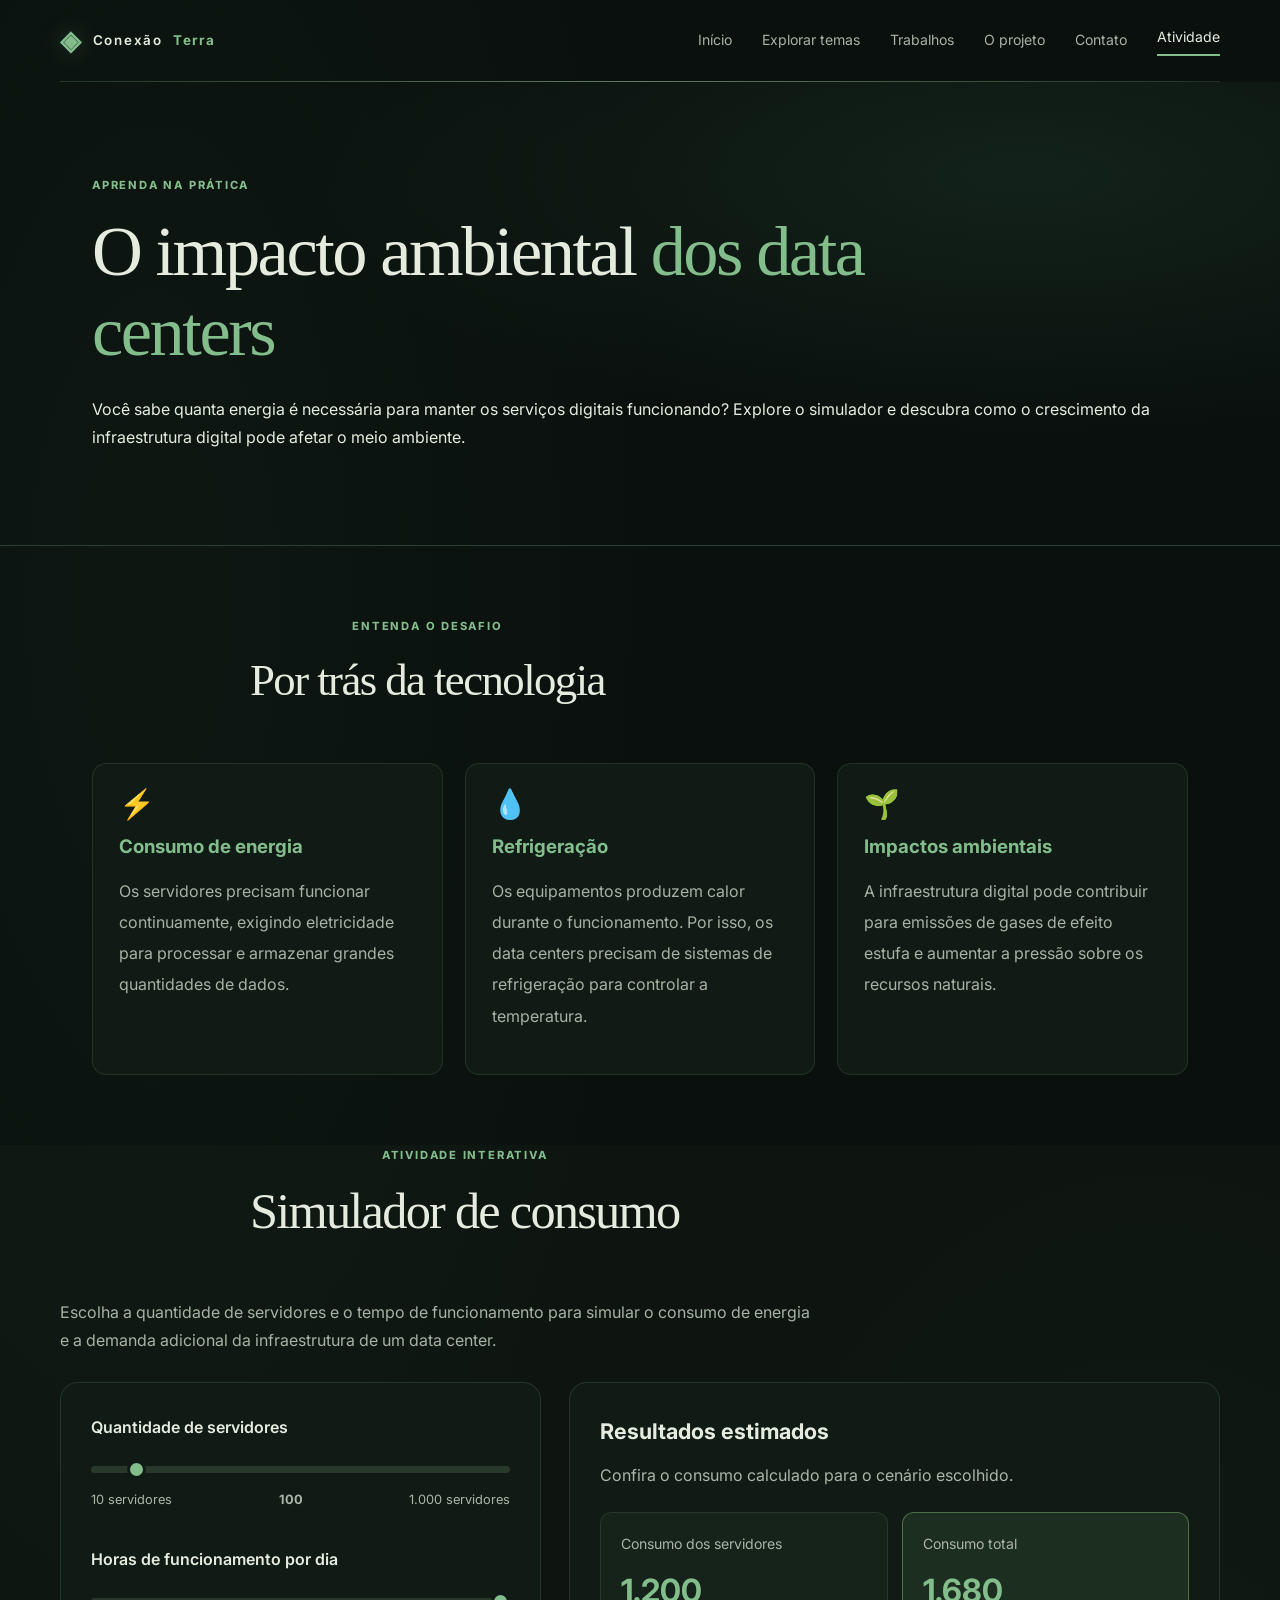
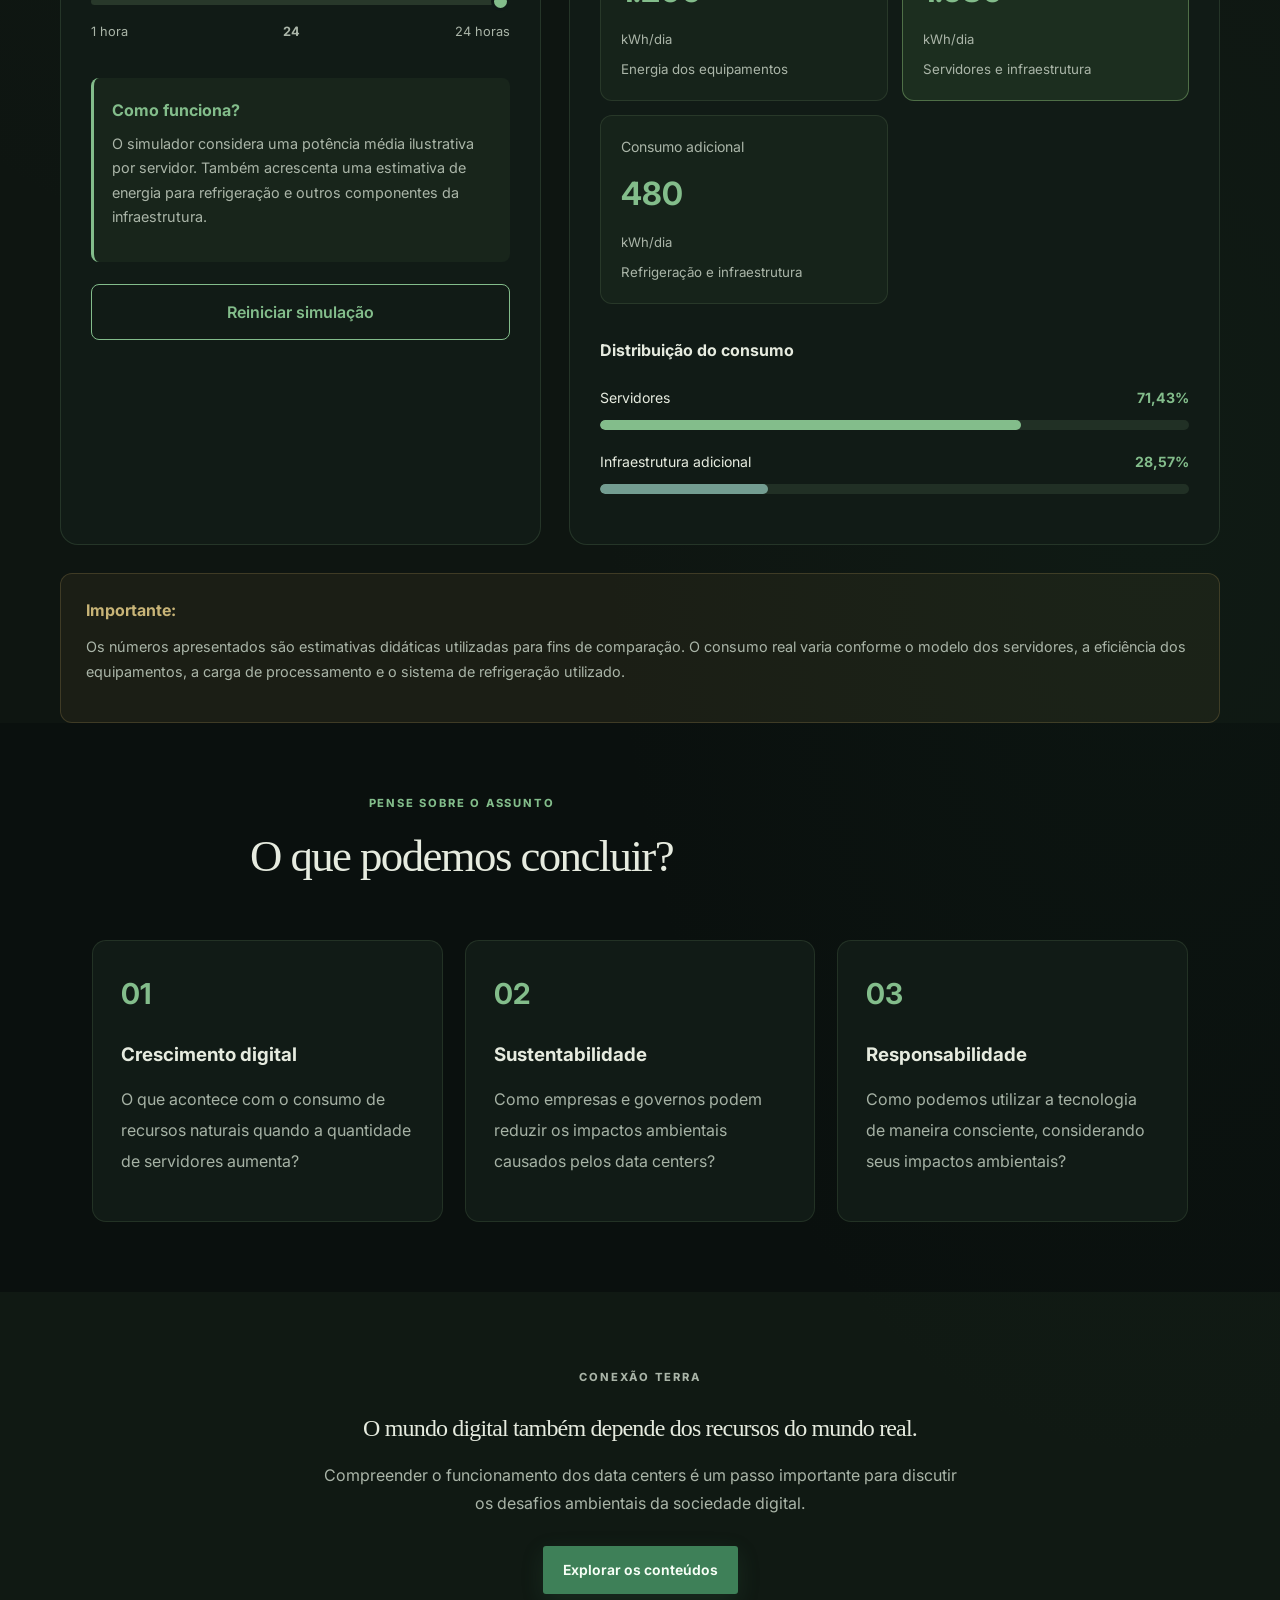
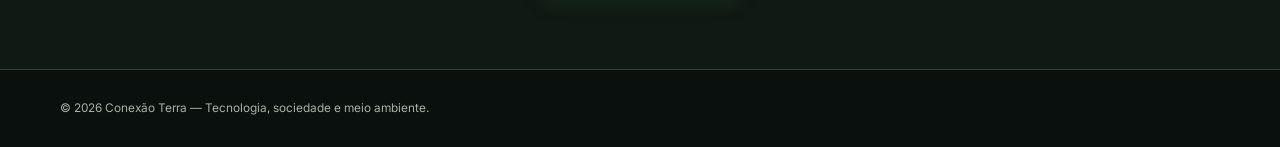
==== commit dfc2f270: "atualização" ====
--- a/atividade.html
+++ b/atividade.html
@@ -13,13 +13,19 @@
 
     <title>Atividade Interativa | Conexão Terra</title>
 
-    <link rel="stylesheet" href="css/style.css">
-
-    <script src="js/atividade.js" defer></script>
-    <script src="js/script.js" defer></script>
+      <link rel="preconnect" href="https://fonts.googleapis.com">
+  <link rel="preconnect" href="https://fonts.gstatic.com" crossorigin>
+  <link rel="stylesheet" href="https://fonts.googleapis.com/css2?family=Inter:wght@400;500;600;700&display=swap">
+  <link rel="stylesheet" href="css/style.css">
+
+  <script src="js/config.js" defer></script>
+  <script src="js/menu.js" defer></script>
+  <script src="js/script.js" defer></script>
+  <script src="js/atividade.js" defer></script>
 </head>
 
-<body>
+<body data-page="atividade" id="topo-pagina">
+  <a class="skip-link" href="#conteudo">Pular para o conteúdo</a>
 
     <!-- CABEÇALHO -->
     <header class="site-header">
@@ -29,28 +35,14 @@
             Conexão <strong>Terra</strong>
         </a>
 
-        <button
-            class="menu-toggle"
-            id="menu-toggle"
-            aria-label="Abrir menu"
-            aria-expanded="false"
-        >
-            ☰
-        </button>
-
-        <nav class="site-nav" id="nav">
-            <a href="index.html">Início</a>
-            <a href="conteudos.html">Conteúdos</a>
-            <a href="trabalhos.html">Trabalhos</a>
-            <a href="atividade.html" class="active">Atividade</a>
-            <a href="sobre.html">Sobre</a>
-            <a href="contato.html">Contato</a>
-        </nav>
+        <button class="menu-toggle" type="button" aria-label="Abrir menu" aria-expanded="false" aria-controls="menu-principal">☰</button>
+
+        <nav class="site-nav" id="menu-principal" aria-label="Navegação principal"></nav>
 
     </header>
 
 
-    <main>
+    <main id="conteudo">
 
         <!-- APRESENTAÇÃO -->
         <section class="page-hero">
--- a/css/style.css
+++ b/css/style.css
@@ -28,7 +28,7 @@
 .site-nav a:hover, .site-nav a.active { color: var(--text); }
 .site-nav a.active::after { content: ""; display: block; height: 2px; background: var(--primary); margin-top: 5px; }
 .menu-toggle { display: none; border: 1px solid var(--line); background: var(--surface); color: var(--text); border-radius: 8px; padding: 7px 11px; cursor: pointer; }
-.hero { min-height: 590px; position: relative; display: flex; align-items: center; overflow: hidden; background: linear-gradient(90deg,rgba(6,13,10,.97) 0%,rgba(6,13,10,.88) 42%,rgba(6,13,10,.3) 100%),linear-gradient(0deg,rgba(6,13,10,.6),transparent),url("../imagens/data-center-aereo.jpeg") center/cover,#14241a; border-bottom: 1px solid var(--line); }
+.hero { min-height: 590px; position: relative; display: flex; align-items: center; overflow: hidden; background: linear-gradient(90deg,rgba(6,13,10,.97) 0%,rgba(6,13,10,.88) 42%,rgba(6,13,10,.3) 100%),linear-gradient(0deg,rgba(6,13,10,.6),transparent),url("../img/data-center-aereo.jpeg") center/cover,#14241a; border-bottom: 1px solid var(--line); }
 .hero-content { width: min(var(--width),calc(100% - 64px)); margin: 0 auto; padding: 88px 0 104px; position: relative; z-index: 1; }
 .eyebrow { color: var(--primary); font-size: .7rem; font-weight: 750; letter-spacing: .16em; line-height: 1.55; margin: 0 0 18px; }
 .eyebrow span { display: inline-block; width: 7px; height: 7px; margin-right: 8px; border-radius: 50%; background: var(--primary); box-shadow: 0 0 12px rgba(131,189,139,.6); }
@@ -66,7 +66,7 @@
 .contrast-card li,.case-study li { padding: 4px 0 4px 3px; }
 li::marker { color: var(--primary); }
 .featured { display: grid; grid-template-columns: 1fr 1fr; gap: 58px; align-items: center; padding-top: 12px; padding-bottom: 100px; }
-.featured-image { min-height: 390px; border: 1px solid var(--line); background: linear-gradient(0deg,rgba(7,14,10,.25),rgba(7,14,10,.05)),url("../imagens/data-center.jpeg") center/cover,#17271d; }
+.featured-image { min-height: 390px; border: 1px solid var(--line); background: linear-gradient(0deg,rgba(7,14,10,.25),rgba(7,14,10,.05)),url("../img/data-center.jpeg") center/cover,#17271d; }
 .featured-copy h2 { margin-bottom: 22px; font-size: clamp(2.4rem,4.2vw,3.5rem); }
 .featured-copy p:not(.eyebrow) { color: var(--muted); line-height: 1.95; }
 .text-link { display: inline-block; margin-top: 10px; color: var(--primary); font-size: .88rem; }
@@ -162,7 +162,7 @@
 
 /* IMAGENS REAIS DO PROJETO */
 .featured-image {
-  background-image: linear-gradient(0deg,rgba(7,14,10,.25),rgba(7,14,10,.05)),url("../imagens/data-center.jpeg");
+  background-image: linear-gradient(0deg,rgba(7,14,10,.25),rgba(7,14,10,.05)),url("../img/data-center.jpeg");
   background-position: center;
   background-size: cover;
 }
@@ -1492,3 +1492,95 @@
     }
 
 }
+
+
+/* =====================================================
+   LISTA DE TRABALHOS, FILTROS E PÁGINA DE DETALHE
+   (cartões gerados por js/trabalhos.js a partir de js/dados.js)
+===================================================== */
+
+/* Acessibilidade: link para pular o menu e texto só para leitores de tela */
+.skip-link {
+  position: absolute; left: 12px; top: -60px; z-index: 100;
+  padding: 10px 16px; border-radius: 4px;
+  background: var(--primary); color: #07110b; font-weight: 700;
+}
+.skip-link:focus { top: 12px; }
+.visually-hidden {
+  position: absolute; width: 1px; height: 1px; overflow: hidden;
+  clip: rect(0 0 0 0); white-space: nowrap;
+}
+
+/* Filtros */
+.filters {
+  display: grid; grid-template-columns: 2fr 1fr 1fr auto; gap: 14px; align-items: end;
+  padding: 20px; border: 1px solid var(--line); background: var(--surface);
+}
+.filter-field { display: flex; flex-direction: column; gap: 6px; }
+.filter-field label { color: var(--muted); font-size: .78rem; letter-spacing: .06em; }
+.filter-field input, .filter-field select {
+  min-height: 46px; padding: 10px 12px; border-radius: 3px;
+  border: 1px solid var(--line); background: var(--bg); color: var(--text); font: inherit;
+}
+.filter-field input:focus-visible, .filter-field select:focus-visible { outline: 2px solid var(--primary); outline-offset: 2px; }
+#contador-trabalhos { margin: 16px 0 22px; }
+
+/* Cartões */
+.work-grid { display: grid; grid-template-columns: repeat(3, 1fr); gap: 18px; }
+.work-card {
+  display: flex; flex-direction: column; overflow: hidden;
+  border: 1px solid var(--line); background: var(--surface);
+  transition: transform .2s ease, border-color .2s ease;
+}
+.work-card:hover, .work-card:focus-within { transform: translateY(-4px); border-color: var(--primary); }
+.work-card-image { display: block; aspect-ratio: 16 / 9; overflow: hidden; background: var(--surface-2); }
+.work-card-image img { width: 100%; height: 100%; object-fit: cover; display: block; }
+.work-card-body { display: flex; flex: 1; flex-direction: column; gap: 10px; padding: 22px; }
+.work-card-body h3 { margin: 0; font: 400 1.35rem/1.3 var(--serif); }
+.work-card-body h3 a:hover { color: var(--primary); }
+.work-card-body p { margin: 0; color: var(--muted); font-size: .9rem; line-height: 1.7; }
+.work-card-tags { display: flex; flex-wrap: wrap; gap: 8px; }
+.work-card-tags span {
+  padding: 2px 10px; border: 1px solid var(--line); border-radius: 99px;
+  color: var(--primary); font-size: .68rem; letter-spacing: .08em; text-transform: uppercase;
+}
+.work-card-meta { font-size: .78rem !important; }
+.work-card .text-link { margin-top: auto; padding-top: 6px; }
+
+/* Página de detalhe */
+.detail-page { padding-top: 48px; }
+.detail-page h1 { font-size: clamp(2rem, 4.6vw, 3.4rem); margin: 6px 0 18px; }
+.back-link { display: inline-block; margin-bottom: 22px; color: var(--primary); font-size: .88rem; }
+.back-link:hover { color: var(--text); }
+.detail-meta { display: flex; flex-wrap: wrap; gap: 6px 22px; color: var(--muted); font-size: .88rem; }
+.detail-meta strong { color: var(--text); font-weight: 600; }
+.detail-resumo { font-size: 1.08rem; color: var(--text); border-left: 2px solid var(--primary-strong); padding-left: 16px; }
+.detail-figure { margin: 28px 0; border: 1px solid var(--line); background: var(--surface); }
+.detail-figure img { display: block; width: 100%; max-height: 420px; object-fit: cover; }
+.detail-figure figcaption { padding: 10px 14px; color: var(--muted); font-size: .8rem; line-height: 1.5; }
+.detail-texto h3 { margin: 32px 0 8px; font: 400 1.5rem/1.3 var(--serif); }
+.detail-texto p, .detail-texto li { color: var(--muted); line-height: 1.9; }
+.detail-texto ul { padding-left: 22px; }
+.detail-video, .detail-links { margin-top: 44px; }
+.detail-video h2, .detail-links h2 { font-size: 1.7rem; }
+.detail-links ul { padding-left: 20px; }
+.detail-links a { color: var(--primary); text-decoration: underline; text-underline-offset: 3px; overflow-wrap: anywhere; }
+.detail-links a:hover { color: var(--text); }
+.video-frame { position: relative; aspect-ratio: 16 / 9; border: 1px solid var(--line); background: #000; }
+.video-frame iframe, .video-frame video { position: absolute; inset: 0; width: 100%; height: 100%; border: 0; }
+
+/* Classes da página de atividade que estavam sem estilo */
+.info-icon { display: inline-block; margin-bottom: 12px; font-size: 1.8rem; line-height: 1; }
+.simulator-intro { max-width: 760px; margin-bottom: 28px; color: var(--muted); }
+.reflection-section { padding-top: 70px; padding-bottom: 70px; }
+
+@media (max-width: 1000px) {
+  .work-grid { grid-template-columns: repeat(2, 1fr); }
+  .filters { grid-template-columns: 1fr 1fr; }
+  .filter-search { grid-column: 1 / -1; }
+}
+@media (max-width: 640px) {
+  .work-grid { grid-template-columns: 1fr; }
+  .filters { grid-template-columns: 1fr; }
+  .filters .button { width: 100%; }
+}
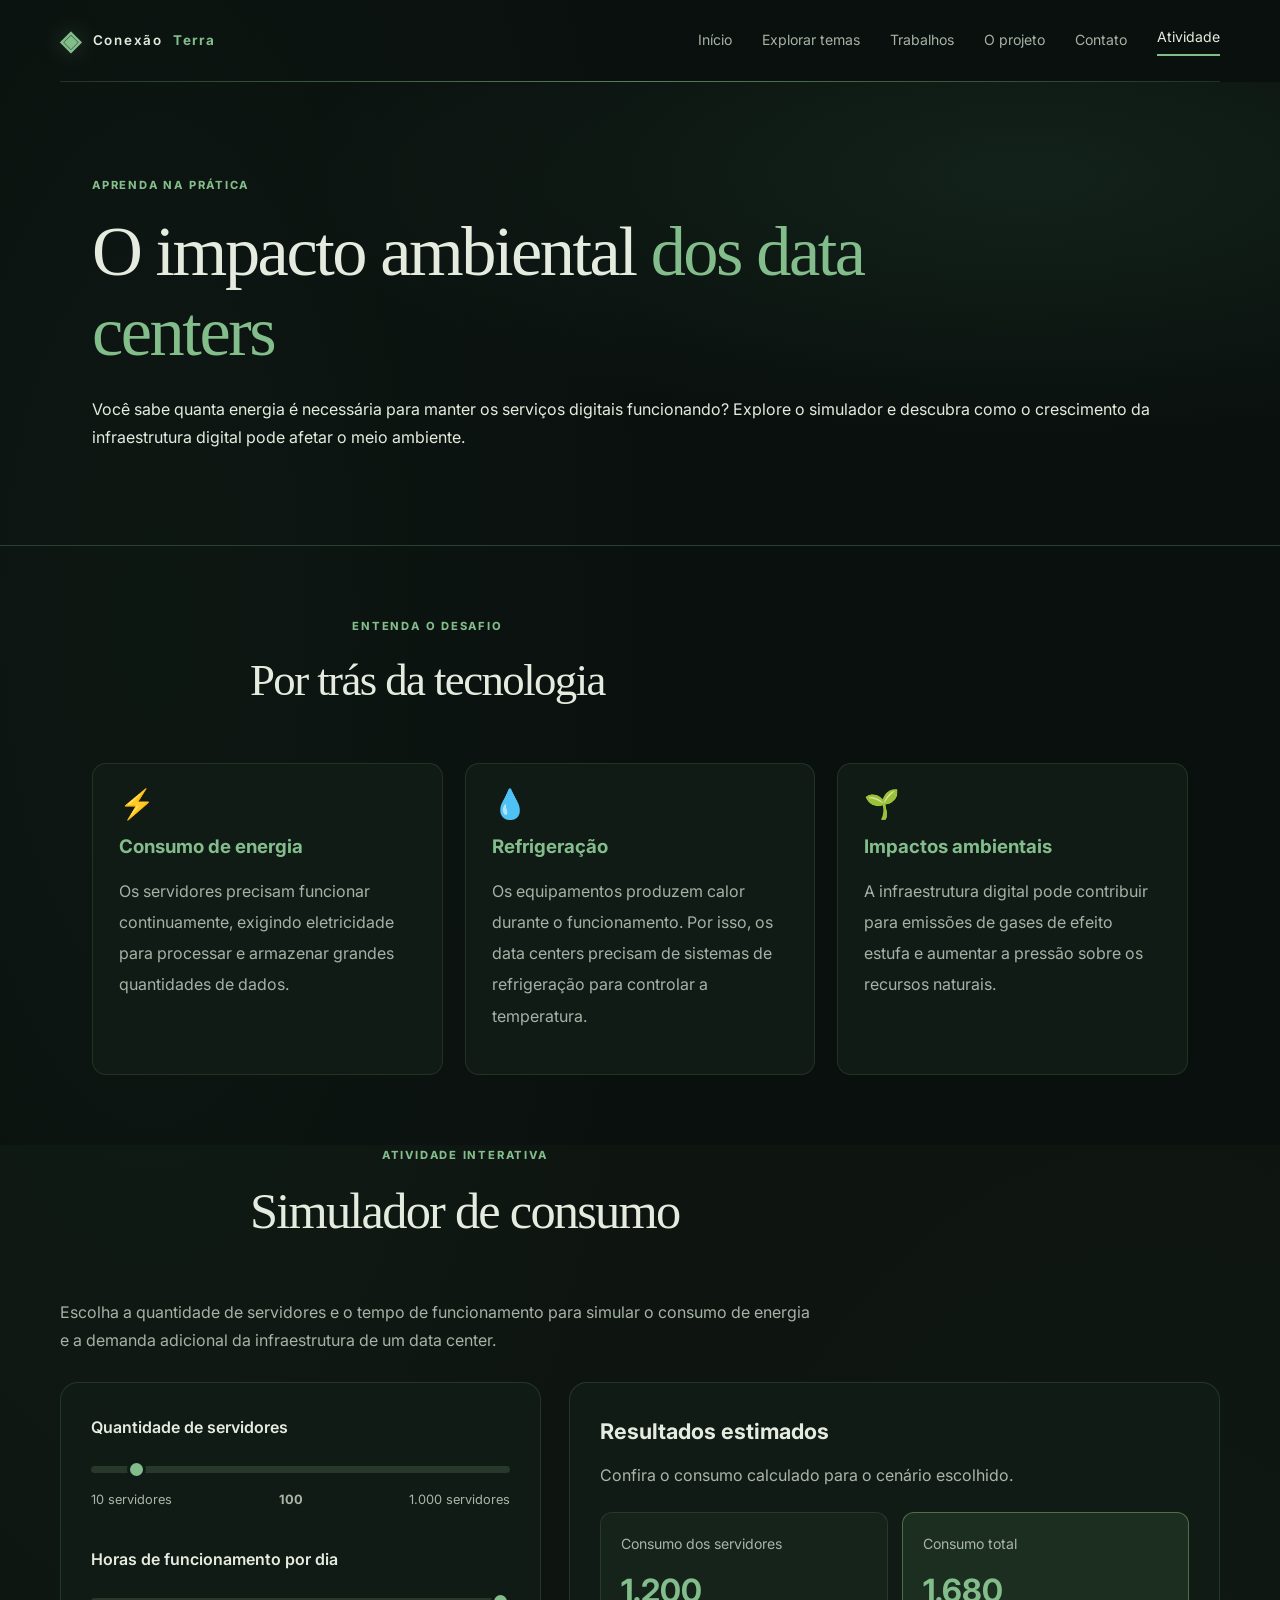
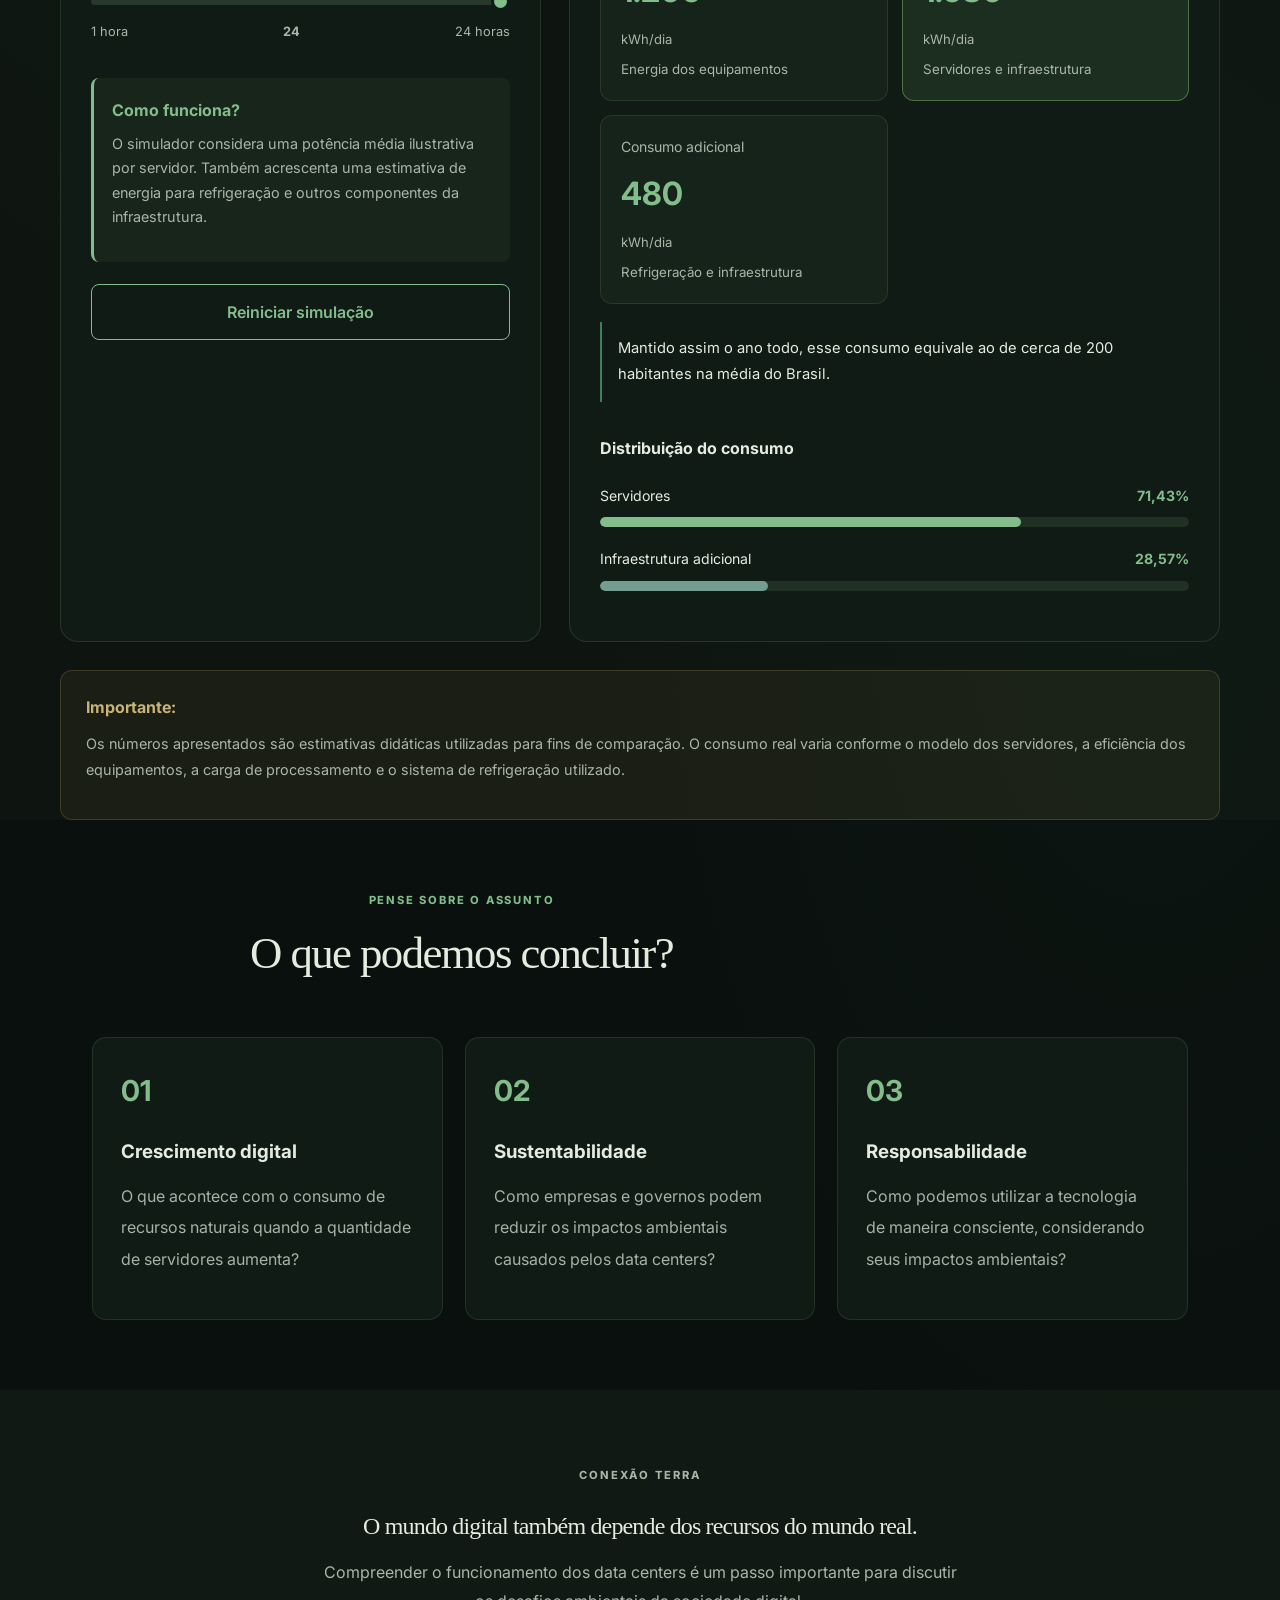
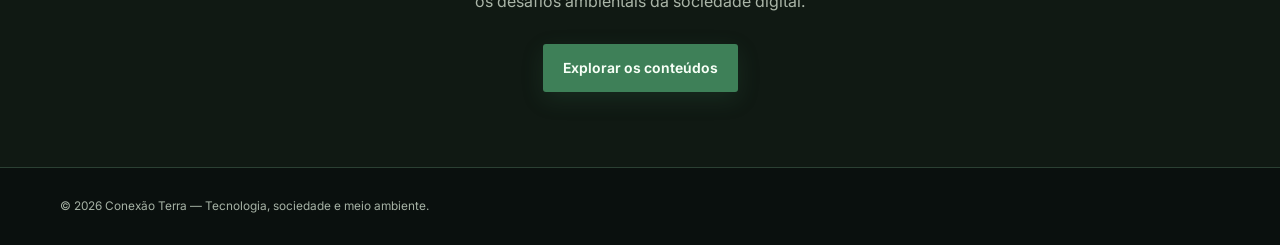
==== commit 67c57530: "update 1.21" ====
--- a/atividade.html
+++ b/atividade.html
@@ -19,12 +19,14 @@
   <link rel="stylesheet" href="css/style.css">
 
   <script src="js/config.js" defer></script>
+  <script src="js/energia.js" defer></script>
   <script src="js/menu.js" defer></script>
   <script src="js/script.js" defer></script>
   <script src="js/atividade.js" defer></script>
+  <link rel="icon" type="image/png" href="img/favicon.png">
 </head>
 
-<body data-page="atividade" id="topo-pagina">
+<body data-page="atividade" id="topo">
   <a class="skip-link" href="#conteudo">Pular para o conteúdo</a>
 
     <!-- CABEÇALHO -->
@@ -326,6 +328,9 @@
                         </div>
 
 
+                        <!-- EQUIVALÊNCIA EM HABITANTES (js/energia.js) -->
+                        <p class="equivalent-note" id="equivalent-people" aria-live="polite"></p>
+
                         <!-- COMPARAÇÃO -->
                         <div class="consumption-comparison">
 
--- a/css/style.css
+++ b/css/style.css
@@ -1026,22 +1026,23 @@
     background: rgba(100, 140, 90, 0.045);
 }
 
-.section-heading {
+/* Estes estilos eram da página de atividade, mas valiam para o site todo e desalinhavam os títulos das outras páginas */
+[data-page="atividade"] .section-heading {
     max-width: 780px;
     margin: 0 auto 42px;
     text-align: center;
 }
 
-.section-heading .section-tag {
+[data-page="atividade"] .section-heading .section-tag {
     display: inline-block;
     margin-bottom: 12px;
 }
 
-.section-heading h2 {
+[data-page="atividade"] .section-heading h2 {
     margin-bottom: 16px;
 }
 
-.section-heading p {
+[data-page="atividade"] .section-heading p {
     line-height: 1.8;
 }
 
@@ -1584,3 +1585,89 @@
   .filters { grid-template-columns: 1fr; }
   .filters .button { width: 100%; }
 }
+
+
+/* Comparações de energia (js/energia.js) e figuras dos trabalhos */
+.equivalence { margin-top: 56px; padding-top: 40px; border-top: 1px solid var(--line); }
+.equivalence h3 { font: 400 1.7rem/1.3 var(--serif); margin-bottom: 24px; }
+.equivalence-grid { display: grid; grid-template-columns: repeat(3, 1fr); gap: 16px; }
+.equivalence-card { padding: 24px; border: 1px solid var(--line); background: var(--surface); }
+.equivalence-number { margin: 0 0 4px; color: var(--primary); font: 400 2.6rem/1.1 var(--serif); }
+.equivalence-card h4 { margin: 0 0 12px; color: var(--text); font-size: .8rem; letter-spacing: .1em; text-transform: uppercase; }
+.equivalence-card p:last-child { margin: 0; color: var(--muted); font-size: .9rem; line-height: 1.75; }
+.equivalence-note { margin-top: 18px; color: var(--muted); font-size: .8rem; line-height: 1.8; }
+.equivalence-note a { text-decoration: underline; text-underline-offset: 3px; }
+.equivalent-note { margin: 18px 0 0; padding: 14px 16px; border-left: 2px solid var(--primary-strong); background: var(--surface); color: var(--text); font-size: .92rem; }
+.detail-texto figure.detail-figure { margin: 22px 0; }
+.detail-texto figure.detail-figure img { max-height: 520px; object-fit: contain; background: #000; }
+@media (max-width: 900px) { .equivalence-grid { grid-template-columns: 1fr; } }
+
+
+/* Seção "O que acontece quando a nuvem cresce?" (index.html): estes estilos não existiam */
+.cloud-section { padding-bottom: 90px; }
+.cloud-grid { display: grid; grid-template-columns: 1fr 1.4fr; gap: 28px; align-items: start; }
+.cloud-data { padding: 30px; border: 1px solid var(--line); background: linear-gradient(135deg, rgba(62,128,88,.15), transparent 75%), var(--surface); }
+.cloud-data-label { display: block; color: var(--muted); font-size: .66rem; letter-spacing: .15em; }
+.cloud-number { margin: 10px 0 8px; color: var(--primary); font: 400 4.2rem/1 var(--serif); }
+.cloud-number span { font-size: 1.4rem; color: var(--text); }
+.cloud-data-description { color: var(--text); }
+.cloud-source { color: var(--muted); font-size: .8rem; line-height: 1.7; }
+.cloud-explanation h3 { font: 400 1.7rem/1.3 var(--serif); }
+.cloud-explanation > p { color: var(--muted); }
+.cloud-impact-list { display: grid; gap: 14px; margin-top: 22px; }
+.cloud-impact-item { display: grid; grid-template-columns: 48px 1fr; gap: 14px; padding: 16px 18px; border: 1px solid var(--line); background: var(--surface); }
+.cloud-impact-symbol { color: var(--primary); font: 400 1.5rem/1 var(--serif); }
+.cloud-impact-item h4 { margin: 0 0 4px; font-size: 1rem; }
+.cloud-impact-item p { margin: 0; color: var(--muted); font-size: .88rem; line-height: 1.7; }
+@media (max-width: 900px) { .cloud-grid { grid-template-columns: 1fr; } .cloud-number { font-size: 3.4rem; } }
+
+/* Figuras dos trabalhos: imagens pequenas ficam centralizadas, sem fundo preto */
+.detail-texto figure.detail-figure { background: var(--surface); text-align: center; }
+.detail-texto figure.detail-figure img { width: auto; max-width: 100%; margin: 0 auto; background: transparent; }
+/* ---------- Link para vídeos externos ---------- */
+
+.video-external-link {
+    width: 100%;
+    min-height: 220px;
+    padding: 30px;
+    display: flex;
+    flex-direction: column;
+    align-items: center;
+    justify-content: center;
+    gap: 14px;
+    text-align: center;
+    text-decoration: none;
+    color: var(--text);
+    background:
+        radial-gradient(circle at center, #243d2d 0%, #111b16 75%);
+    border: 1px solid var(--line);
+    border-radius: 12px;
+    transition: border-color 0.25s, background 0.25s;
+}
+
+.video-external-link:hover {
+    border-color: var(--primary);
+    background:
+        radial-gradient(circle at center, #304d38 0%, #111b16 75%);
+}
+
+.video-external-icon {
+    width: 58px;
+    height: 58px;
+    display: grid;
+    place-items: center;
+    padding-left: 4px;
+    font-size: 23px;
+    color: #0a100e;
+    background: var(--primary);
+    border-radius: 50%;
+}
+
+.video-external-link strong {
+    font-size: 1.05rem;
+}
+
+.video-external-link > span:last-child {
+    color: var(--primary);
+    font-size: 0.9rem;
+}
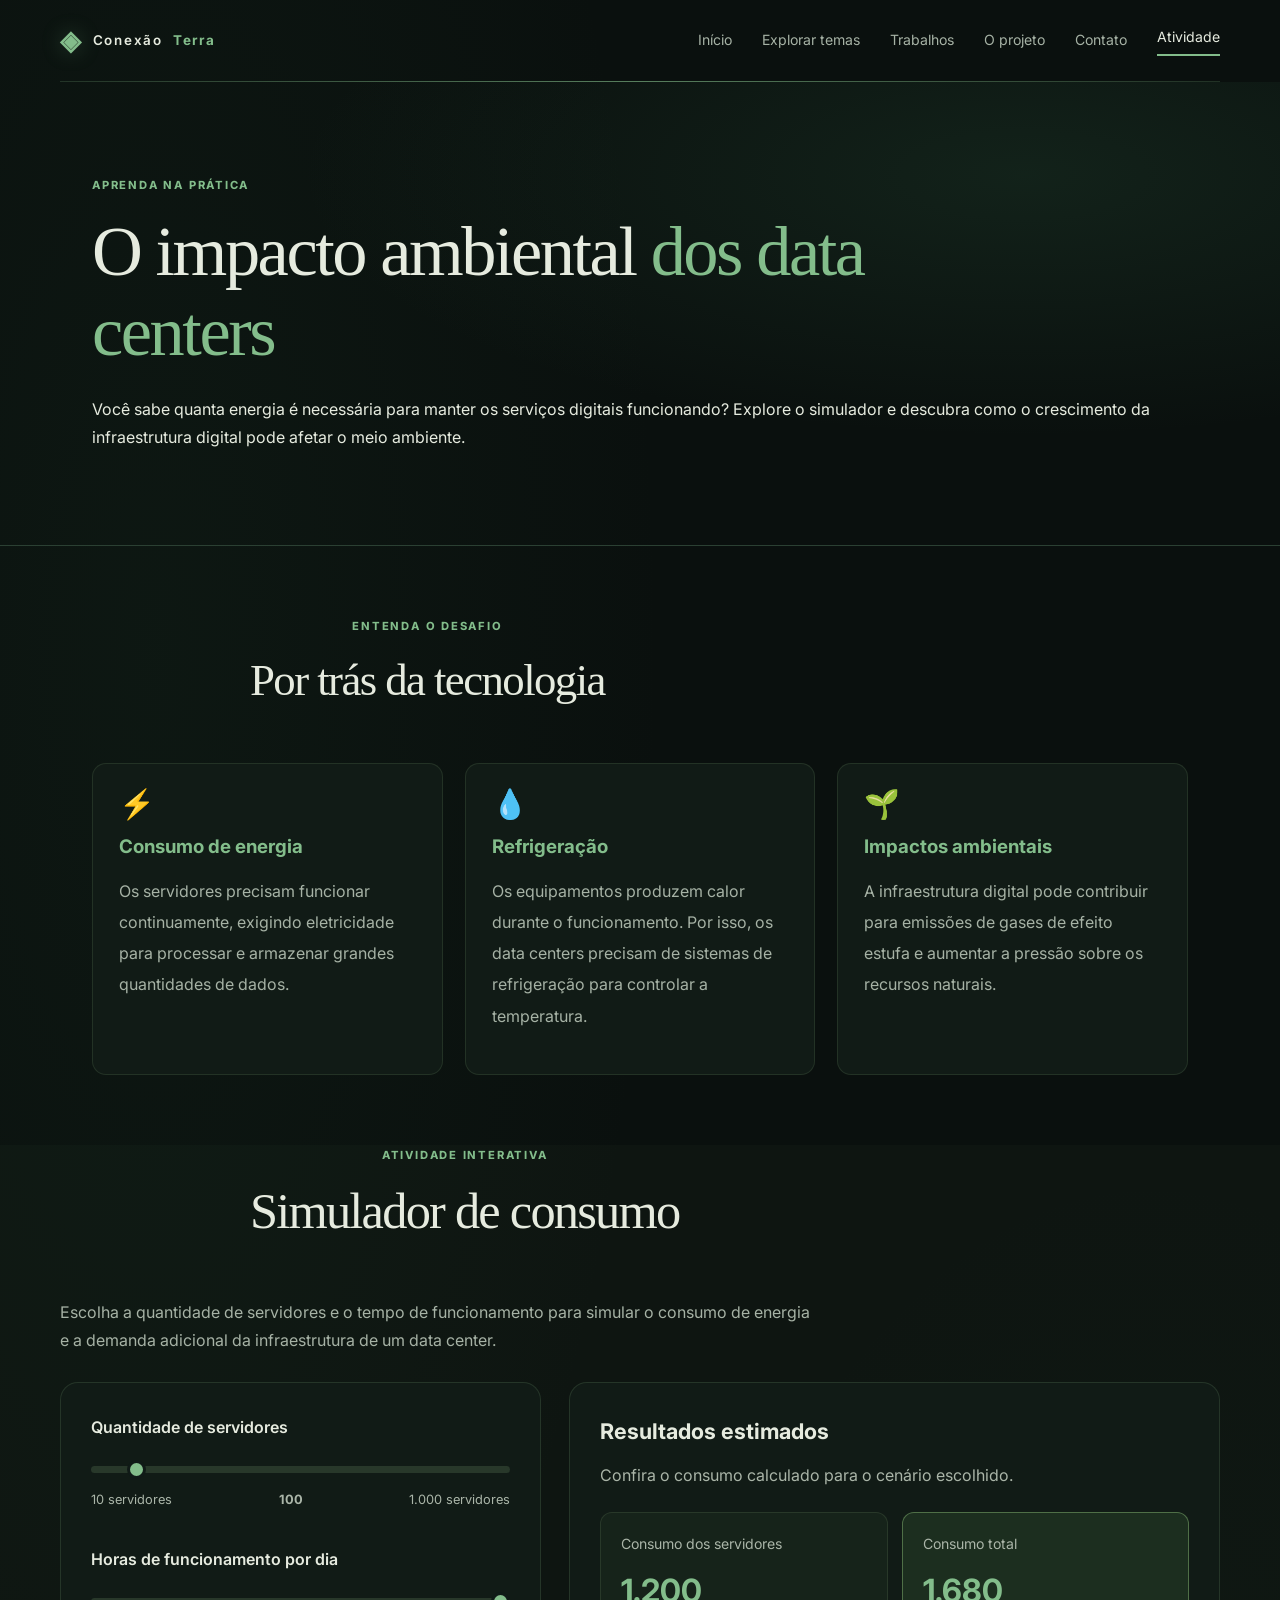
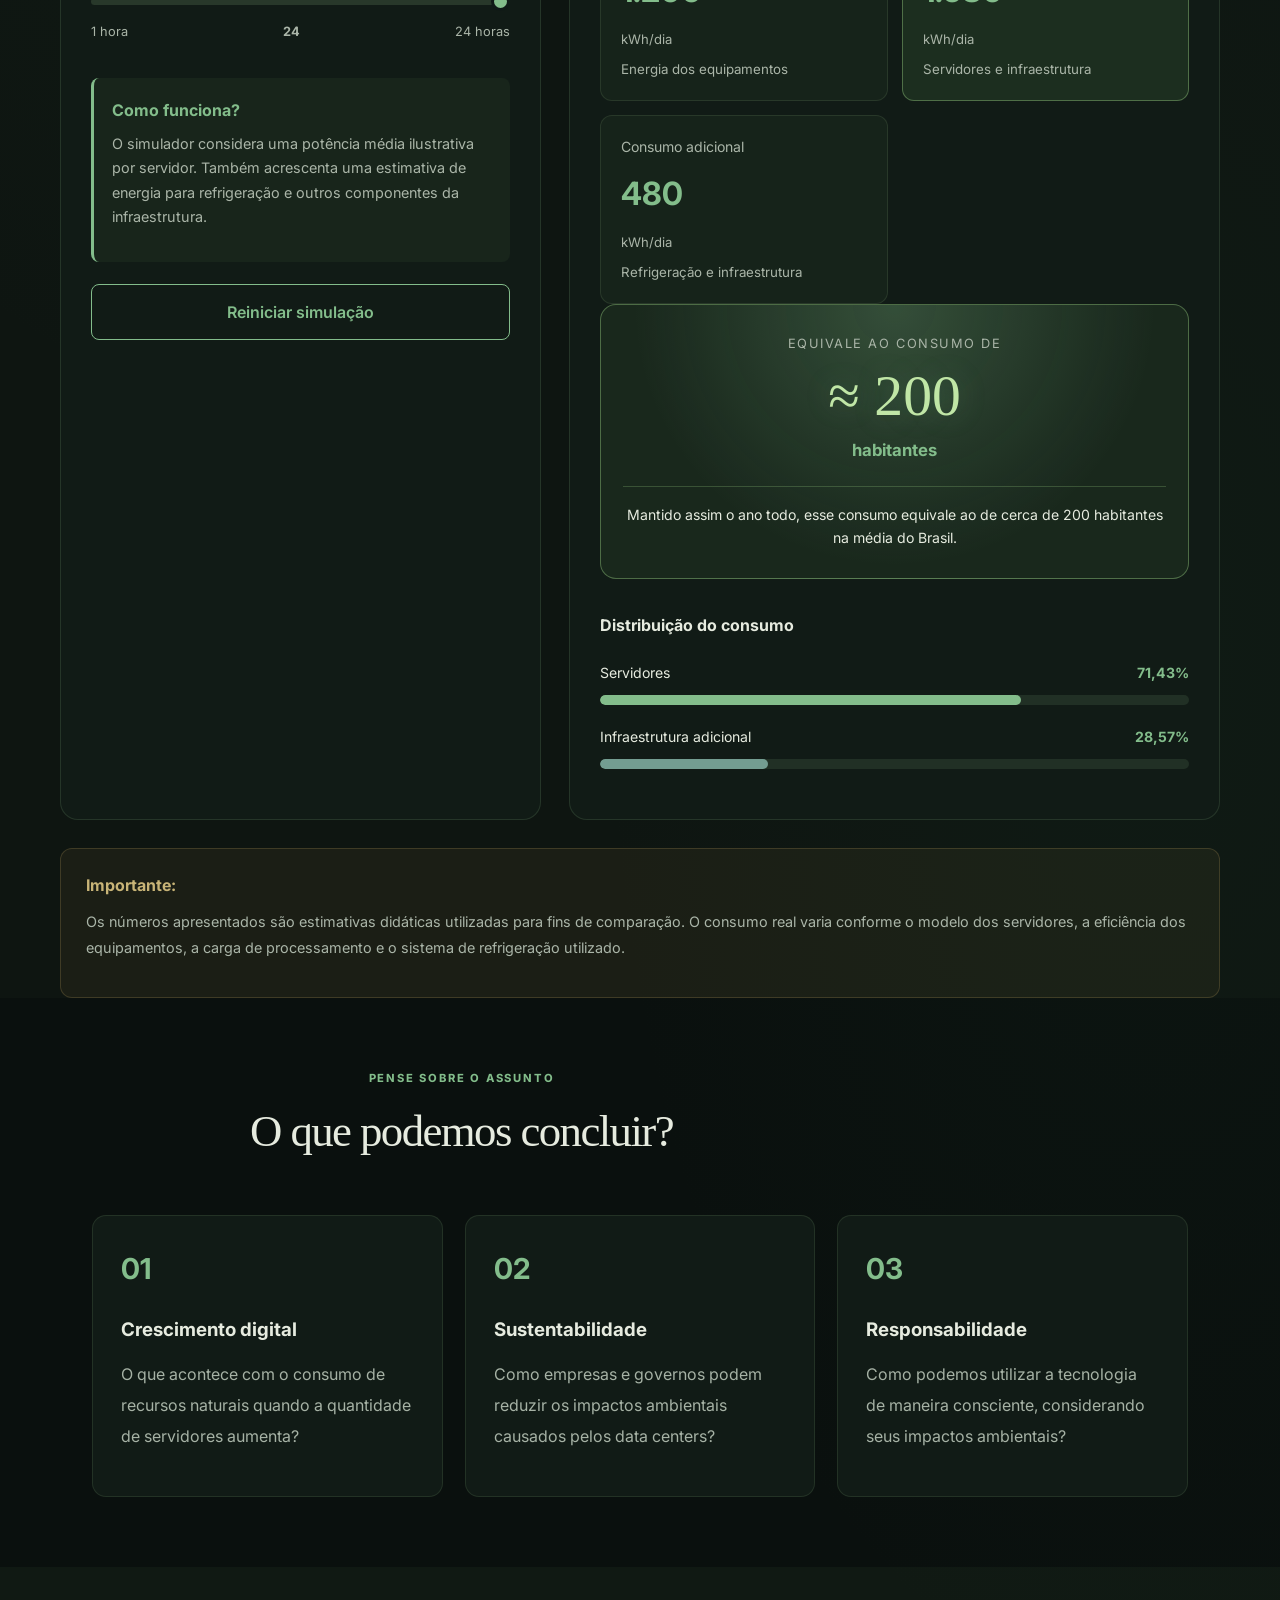
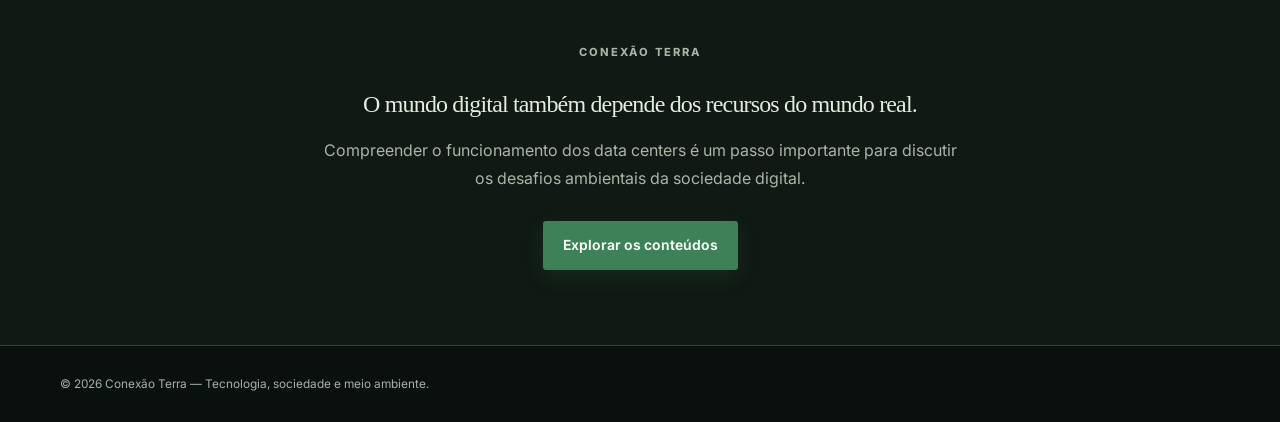
==== commit 59129944: "atividade.html" ====
--- a/atividade.html
+++ b/atividade.html
@@ -328,8 +328,13 @@
                         </div>
 
 
-                        <!-- EQUIVALÊNCIA EM HABITANTES (js/energia.js) -->
-                        <p class="equivalent-note" id="equivalent-people" aria-live="polite"></p>
+                                    <!-- CARD DE DESTAQUE: EQUIVALÊNCIA EM HABITANTES (js/energia.js) -->
+                                    <article class="result-feature" aria-live="polite">
+                                        <span class="feature-label">Equivale ao consumo de</span>
+                                        <strong class="feature-number" id="equivalent-number">–</strong>
+                                        <span class="feature-unit" id="equivalent-unit">habitantes</span>
+                                        <p class="feature-text" id="equivalent-people"></p>
+                                    </article>
 
                         <!-- COMPARAÇÃO -->
                         <div class="consumption-comparison">
--- a/css/style.css
+++ b/css/style.css
@@ -1255,7 +1255,52 @@
     grid-template-columns: repeat(2, 1fr);
     gap: 14px;
 }
-
+/* Card de destaque (equivalência em habitantes): coluna da direita, ao lado dos 3 cards */
+.result-feature {
+    grid-column: 2;
+    grid-row: 1 / span 3;
+    display: flex;
+    flex-direction: column;
+    align-items: center;
+    justify-content: center;
+    gap: 10px;
+    padding: 28px 22px;
+    text-align: center;
+    background:
+        radial-gradient(circle at 50% 0%, rgba(131, 189, 139, 0.26), transparent 65%),
+        rgba(100, 160, 90, 0.10);
+    border: 1px solid rgba(140, 190, 120, 0.45);
+    border-radius: 16px;
+}
+
+.feature-label {
+    color: var(--text-secondary, #aab5a8);
+    font-size: 0.8rem;
+    letter-spacing: 0.12em;
+    text-transform: uppercase;
+}
+
+.feature-number {
+    color: var(--lime, #c0e6a6);
+    font: 400 clamp(2.6rem, 6vw, 3.6rem) / 1.05 var(--serif);
+    text-shadow: 0 0 28px var(--glow, rgba(131, 189, 139, 0.28));
+    overflow-wrap: anywhere;
+}
+
+.feature-unit {
+    color: var(--primary, #8dba78);
+    font-size: 1.05rem;
+    font-weight: 700;
+}
+
+.feature-text {
+    margin: 10px 0 0;
+    padding-top: 16px;
+    border-top: 1px solid rgba(140, 190, 120, 0.28);
+    color: var(--text, #eef1ee);
+    font-size: 0.88rem;
+    line-height: 1.7;
+}
 .result-card {
     display: flex;
     flex-direction: column;
@@ -1671,3 +1716,60 @@
     color: var(--primary);
     font-size: 0.9rem;
 }
+/* MODAL DA EQUIPE */
+.team-modal {
+  position: fixed;
+  inset: 0;
+  z-index: 9999;
+  display: none;
+  align-items: center;
+  justify-content: center;
+  padding: 24px;
+  background: rgba(0, 0, 0, 0.85);
+  backdrop-filter: blur(8px);
+}
+.team-modal.active { display: flex; }
+.team-modal-content {
+  position: relative;
+  width: min(900px, 100%);
+  padding: 20px;
+  background: #fff;
+  border-radius: 16px;
+  text-align: center;
+  animation: teamAppear 0.3s ease;
+}
+.team-modal-content img {
+  display: block;
+  width: 100%;
+  max-height: 75vh;
+  object-fit: contain;
+  border-radius: 10px;
+}
+.team-modal-content p {
+  margin: 16px 0 0;
+  color: #17231e;
+  font-size: 12px;
+  font-weight: 700;
+  letter-spacing: 2px;
+}
+.team-modal-close {
+  position: absolute;
+  top: 8px;
+  right: 8px;
+  z-index: 2;
+  width: 38px;
+  height: 38px;
+  border: none;
+  border-radius: 50%;
+  background: #17231e;
+  color: white;
+  font-size: 26px;
+  cursor: pointer;
+}
+@keyframes teamAppear {
+  from { opacity: 0; transform: scale(0.95); }
+  to { opacity: 1; transform: scale(1); }
+}
+@media (prefers-reduced-motion: reduce) {
+  .team-modal-content { animation: none; }
+}
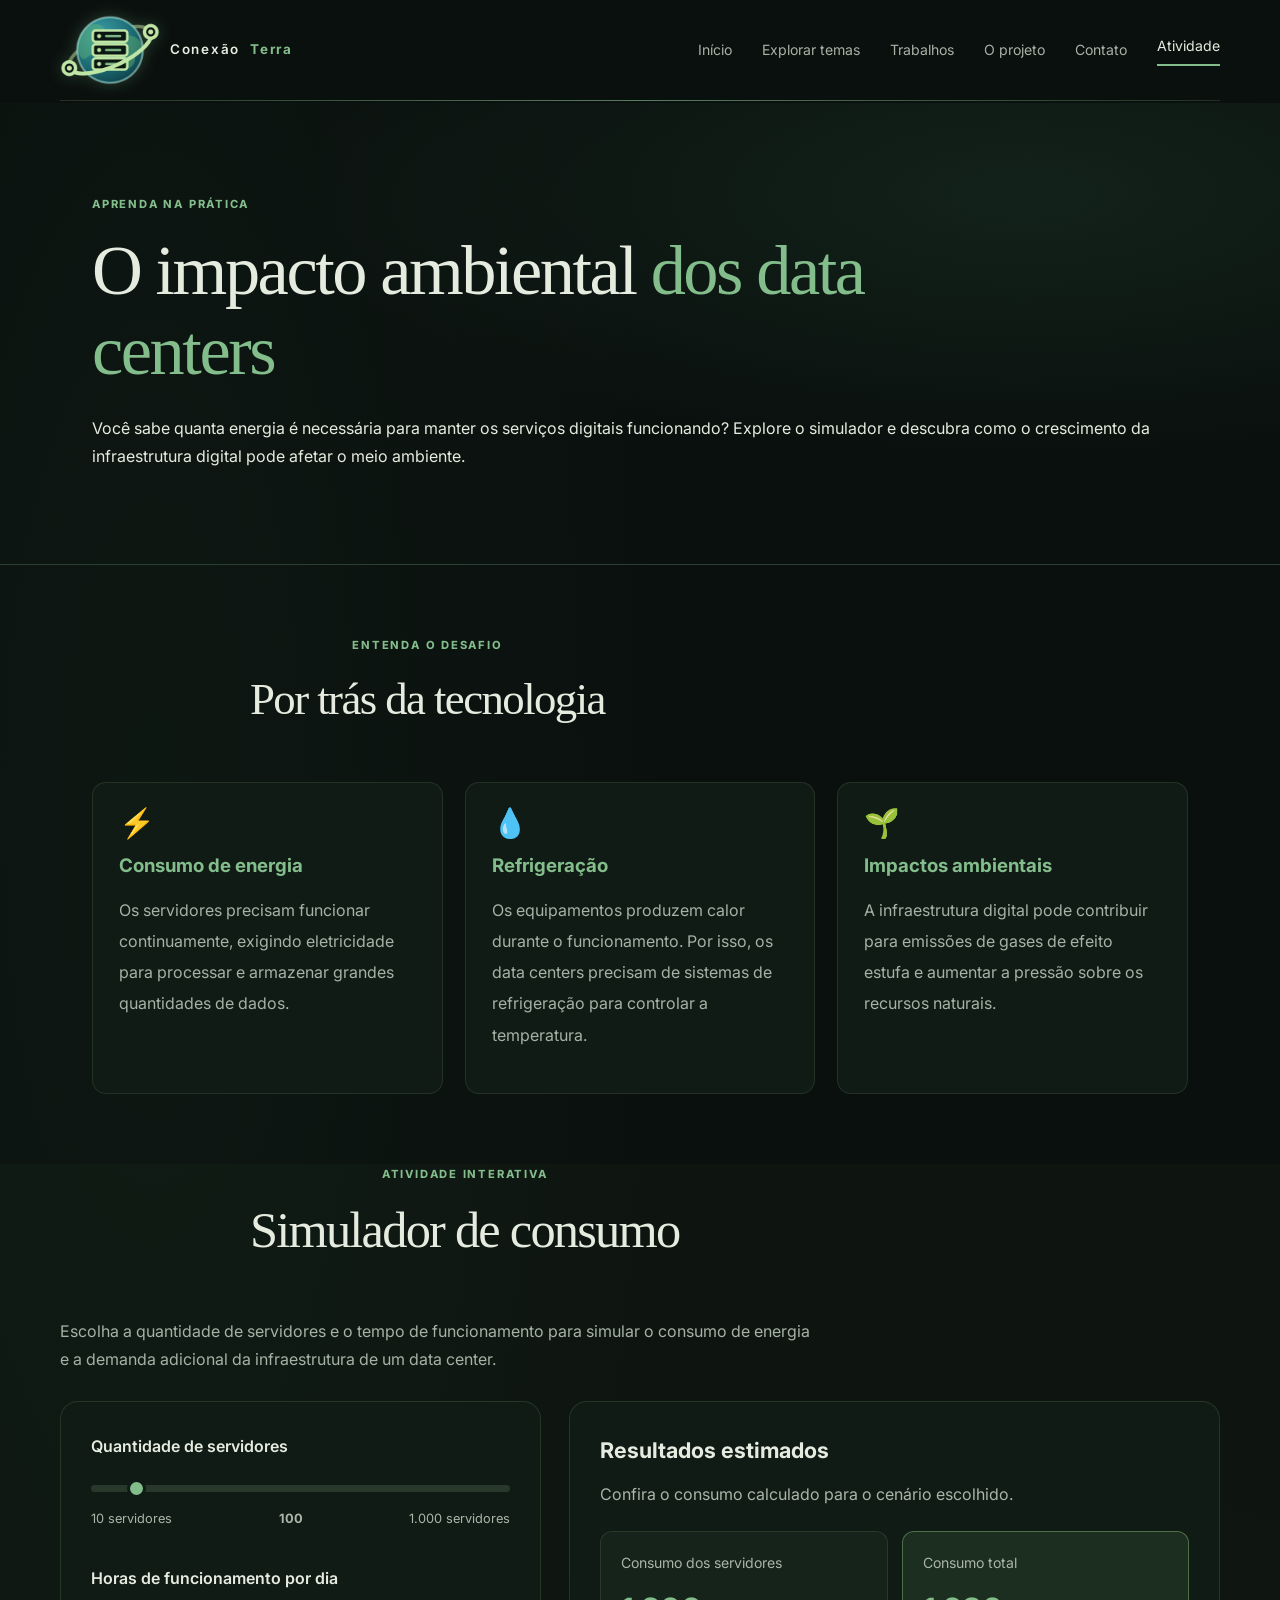
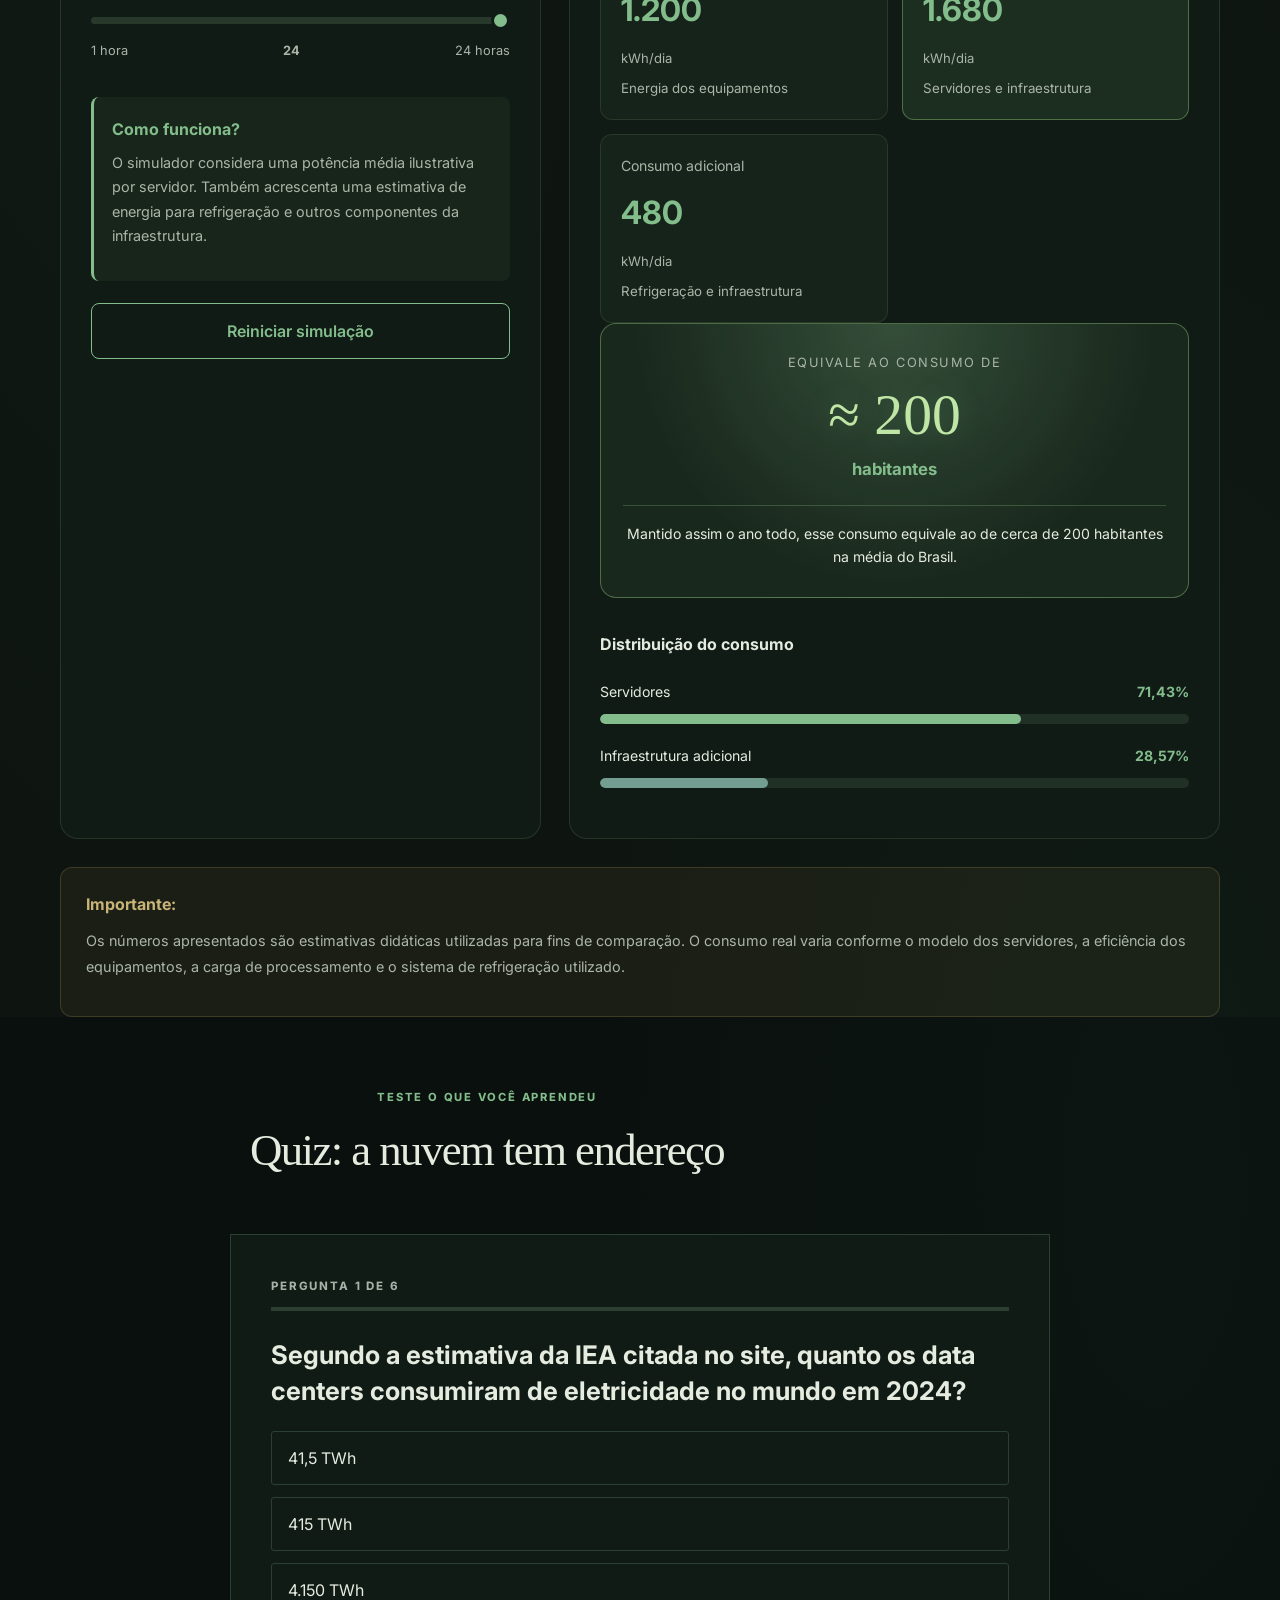
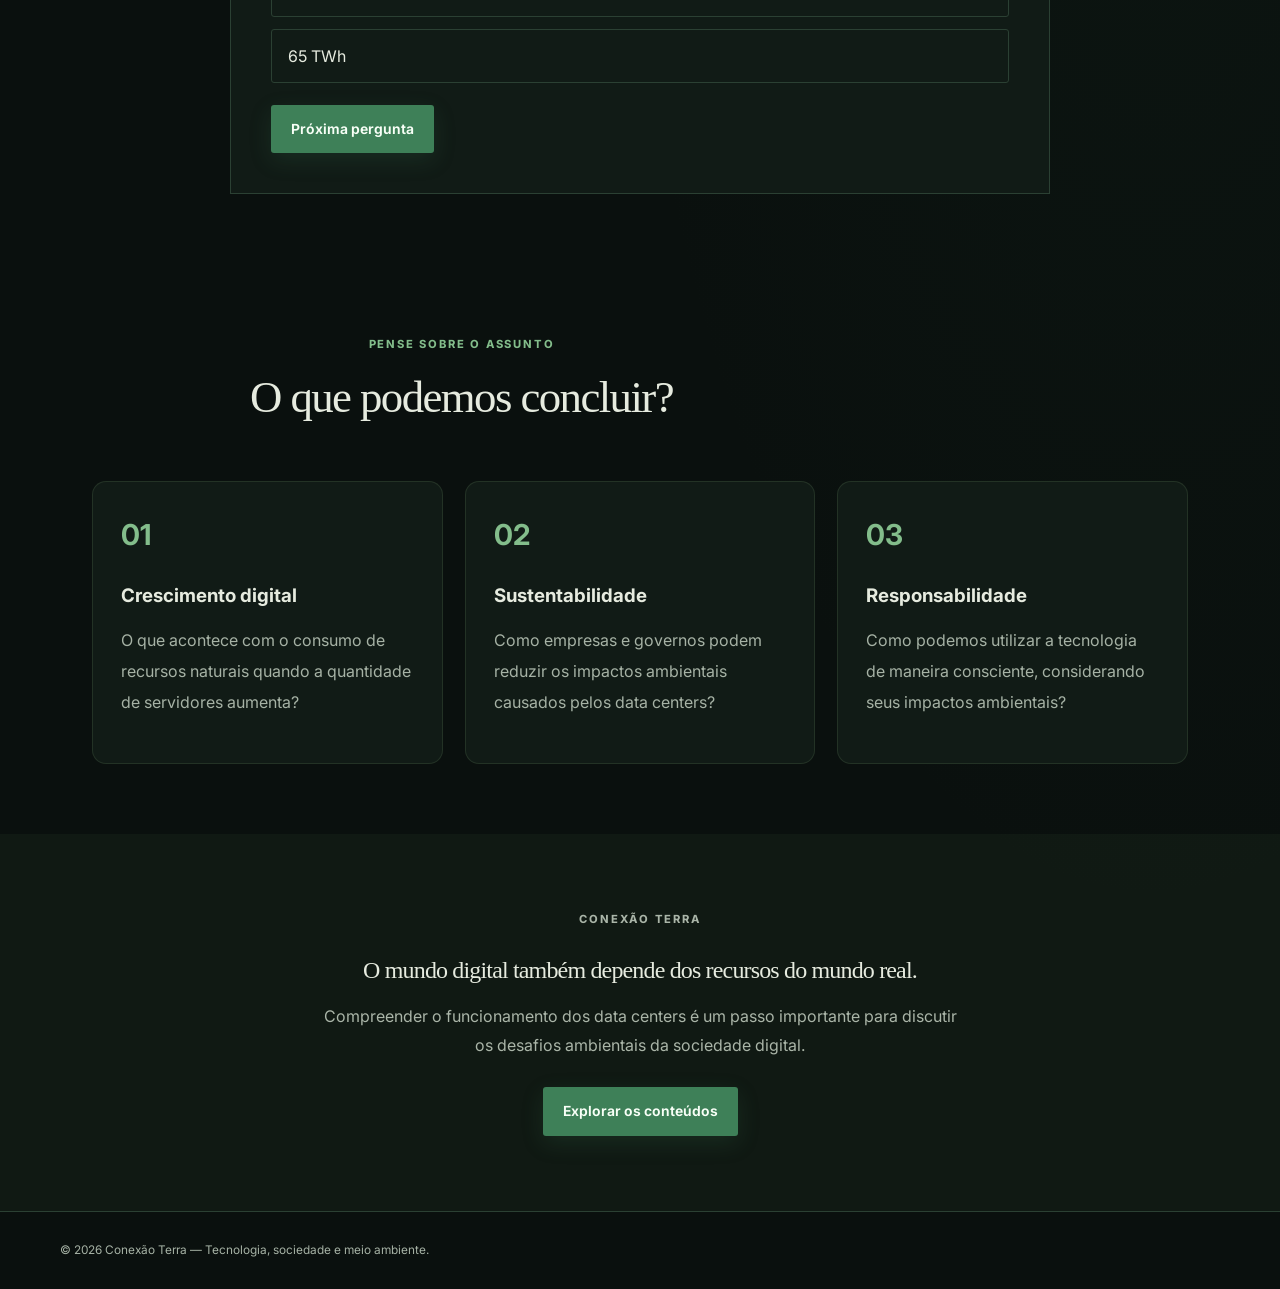
==== commit c6ce30e8: "quiz.js" ====
--- a/atividade.html
+++ b/atividade.html
@@ -23,6 +23,7 @@
   <script src="js/menu.js" defer></script>
   <script src="js/script.js" defer></script>
   <script src="js/atividade.js" defer></script>
+  <script src="js/quiz.js" defer></script>
   <link rel="icon" type="image/png" href="img/favicon.png">
 </head>
 
@@ -419,7 +420,25 @@
 
         </section>
 
-
+        <!-- QUIZ -->
+        <section class="content-section quiz-section" aria-labelledby="titulo-quiz">
+
+            <div class="section-wrap">
+
+                <div class="section-heading">
+                    <div>
+                        <p class="eyebrow">TESTE O QUE VOCÊ APRENDEU</p>
+                        <h2 id="titulo-quiz">Quiz: a nuvem tem endereço</h2>
+                    </div>
+                </div>
+
+                <div class="quiz-card" id="quiz" aria-live="polite">
+                    <noscript>O quiz precisa de JavaScript para funcionar.</noscript>
+                </div>
+
+            </div>
+
+        </section>
         <!-- REFLEXÃO -->
         <section class="content-section reflection-section">
 
--- a/css/style.css
+++ b/css/style.css
@@ -220,7 +220,14 @@
    ========================================================= */
 :root { --lime: #c0e6a6; --glow: rgba(131,189,139,.28); }
 body { background-image: radial-gradient(ellipse at 12% 18%, rgba(43,88,57,.10), transparent 32%), radial-gradient(ellipse at 90% 62%, rgba(32,75,49,.09), transparent 34%); }
-.site-header { position: relative; z-index: 20; }
+.site-header {
+  position: sticky;
+  top: 0;
+  z-index: 20;
+  background: var(--bg);
+  box-shadow: 0 0 0 100vmax var(--bg);
+  clip-path: inset(0 -100vmax -2px -100vmax);
+}
 .site-header::before { content:""; position:absolute; left:0; right:0; bottom:-1px; height:1px; background:linear-gradient(90deg,transparent,var(--primary),transparent); opacity:.55; }
 .logo-mark { text-shadow:0 0 22px var(--glow); transition:transform .35s ease; }
 .logo:hover .logo-mark { transform:rotate(45deg) scale(1.08); }
@@ -1473,7 +1480,10 @@
     display: inline-block;
     margin-bottom: 15px;
 }
-
+.result-feature {
+    grid-column: auto;
+    grid-row: auto;
+}
 .closing-section h2 {
     max-width: 750px;
     margin: 0 auto 18px;
@@ -1772,4 +1782,85 @@
 }
 @media (prefers-reduced-motion: reduce) {
   .team-modal-content { animation: none; }
-}+}
+
+/* LOGO-MARK: planeta com órbita de conexão (img/logo-mark.svg) no lugar do símbolo ◈ */
+.logo-mark,
+.footer-logo .logo-mark {
+  display: inline-block;
+  flex: none;
+  width: 100px;
+  height: 100px;
+  font-size: 0;
+  color: transparent;
+  text-shadow: none;
+  background: url("../img/logo-mark.png") center / contain no-repeat;
+  filter: drop-shadow(0 0 8px var(--glow));
+  transition: transform .35s ease;
+}
+.footer-logo .logo-mark { width: 34px; height: 34px; }
+.logo:hover .logo-mark { transform: rotate(-12deg) scale(1.08); }
+@media (prefers-reduced-motion: reduce) { .logo:hover .logo-mark { transform: none; } }
+
+/* QR Code no fim da página inicial */
+.qr-section {
+  display: flex;
+  align-items: center;
+  justify-content: space-between;
+  gap: 40px;
+  margin-bottom: 100px;
+  padding: 36px 42px;
+  border: 1px solid var(--line);
+  background: var(--surface);
+}
+.qr-text h2 { margin-bottom: 12px; }
+.qr-text p:last-child { margin-bottom: 0; color: var(--muted); }
+.qr-image {
+  width: 180px;
+  height: 180px;
+  flex: none;
+  padding: 10px;
+  background: #fff;
+  border: 1px solid var(--line);
+}
+@media (max-width: 760px) {
+  .qr-section { flex-direction: column; align-items: flex-start; padding: 28px 22px; gap: 24px; margin-bottom: 70px; }
+}
+/* QUIZ (página Atividade) */
+.quiz-card {
+  width: 100%;
+  max-width: 820px;
+  margin: 0 auto;
+  padding: clamp(22px, 4vw, 40px);
+  border: 1px solid var(--line);
+  background: var(--surface);
+}
+.quiz-progress { margin: 0 0 10px; color: var(--primary); font-size: .72rem; font-weight: 750; letter-spacing: .16em; text-transform: uppercase; }
+.quiz-bar { height: 4px; margin-bottom: 26px; background: var(--line); }
+.quiz-bar span { display: block; height: 100%; background: var(--primary); transition: width .3s ease; }
+.quiz-question { margin: 0 0 22px; font-size: clamp(1.25rem, 2.4vw, 1.6rem); line-height: 1.4; }
+.quiz-options { display: grid; gap: 12px; }
+.quiz-option {
+  width: 100%;
+  padding: 14px 16px;
+  border: 1px solid var(--line);
+  border-radius: 3px;
+  background: transparent;
+  color: var(--text);
+  font: inherit;
+  text-align: left;
+  line-height: 1.5;
+  cursor: pointer;
+  transition: border-color .2s ease, background .2s ease;
+}
+.quiz-option:hover:not(:disabled) { border-color: var(--primary); background: rgba(131,189,139,.08); }
+.quiz-option:focus-visible { outline: 2px solid var(--primary); outline-offset: 2px; }
+.quiz-option:disabled { cursor: default; }
+.quiz-option.correta { border-color: #4fae6b; background: rgba(79,174,107,.16); }
+.quiz-option.errada { border-color: #d9776a; background: rgba(217,119,106,.14); }
+.quiz-feedback { margin: 20px 0 0; padding: 14px 16px; border-left: 3px solid var(--line); color: var(--text); line-height: 1.7; }
+.quiz-feedback.ok { border-left-color: #4fae6b; }
+.quiz-feedback.erro { border-left-color: #d9776a; }
+.quiz-next { margin-top: 22px; }
+.quiz-score { margin: 0 0 8px; font-size: clamp(2.6rem, 6vw, 3.8rem); line-height: 1.1; color: var(--primary); }
+.quiz-message { margin: 0 0 6px; color: var(--muted); line-height: 1.8; }
